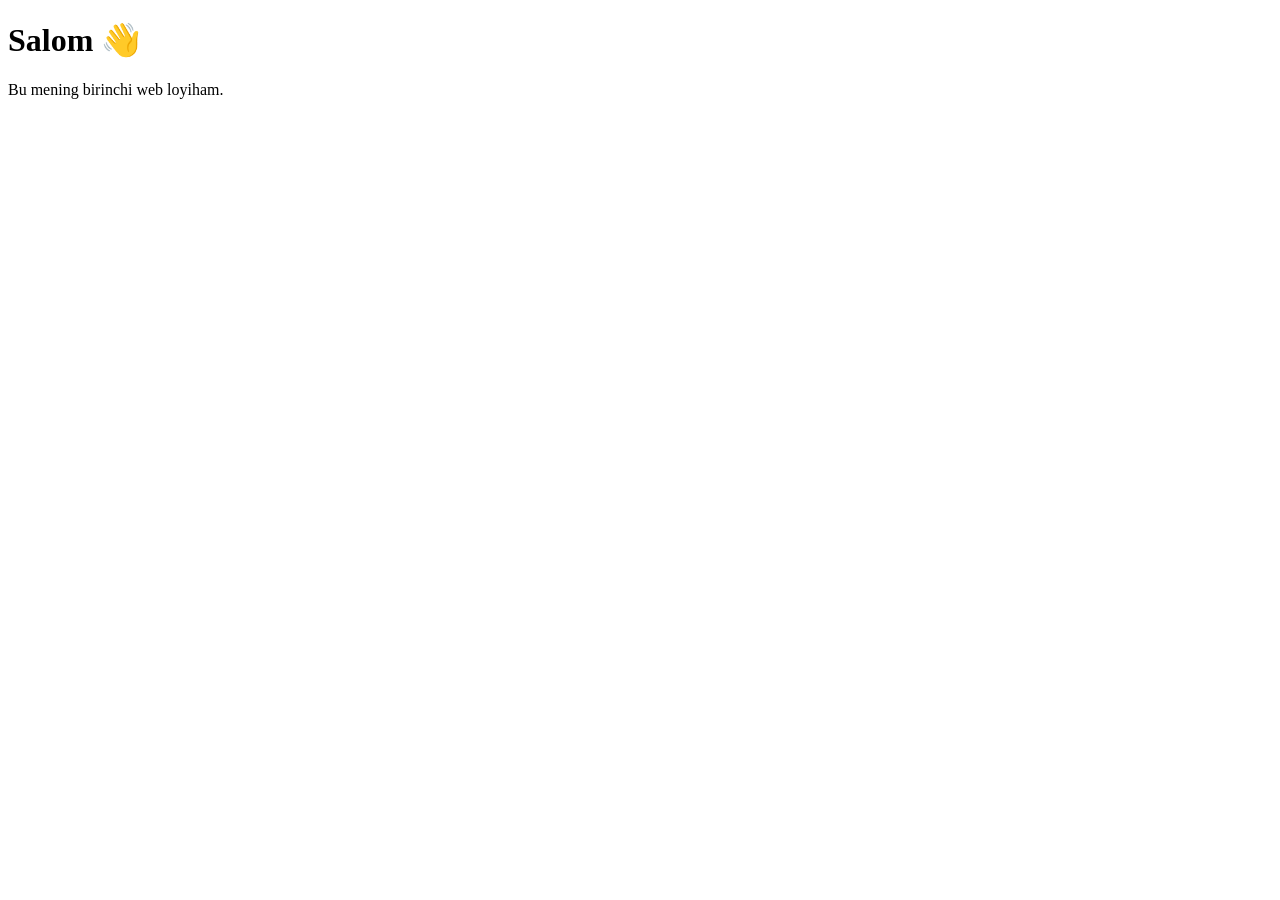
==== index.html @ 5e0ba781 "first commit" ====
<!DOCTYPE html>
<html lang="uz">
<head>
    <meta charset="UTF-8">
    <meta name="viewport" content="width=device-width, initial-scale=1.0">
    <title>Mening saytim</title>
    <link rel="stylesheet" herf="style.css">
</head>

<body>

    <h1>Salom 👋</h1>
    <p>Bu mening birinchi web loyiham.</p>
     <script src="script.js"></script>
</body>
</html>
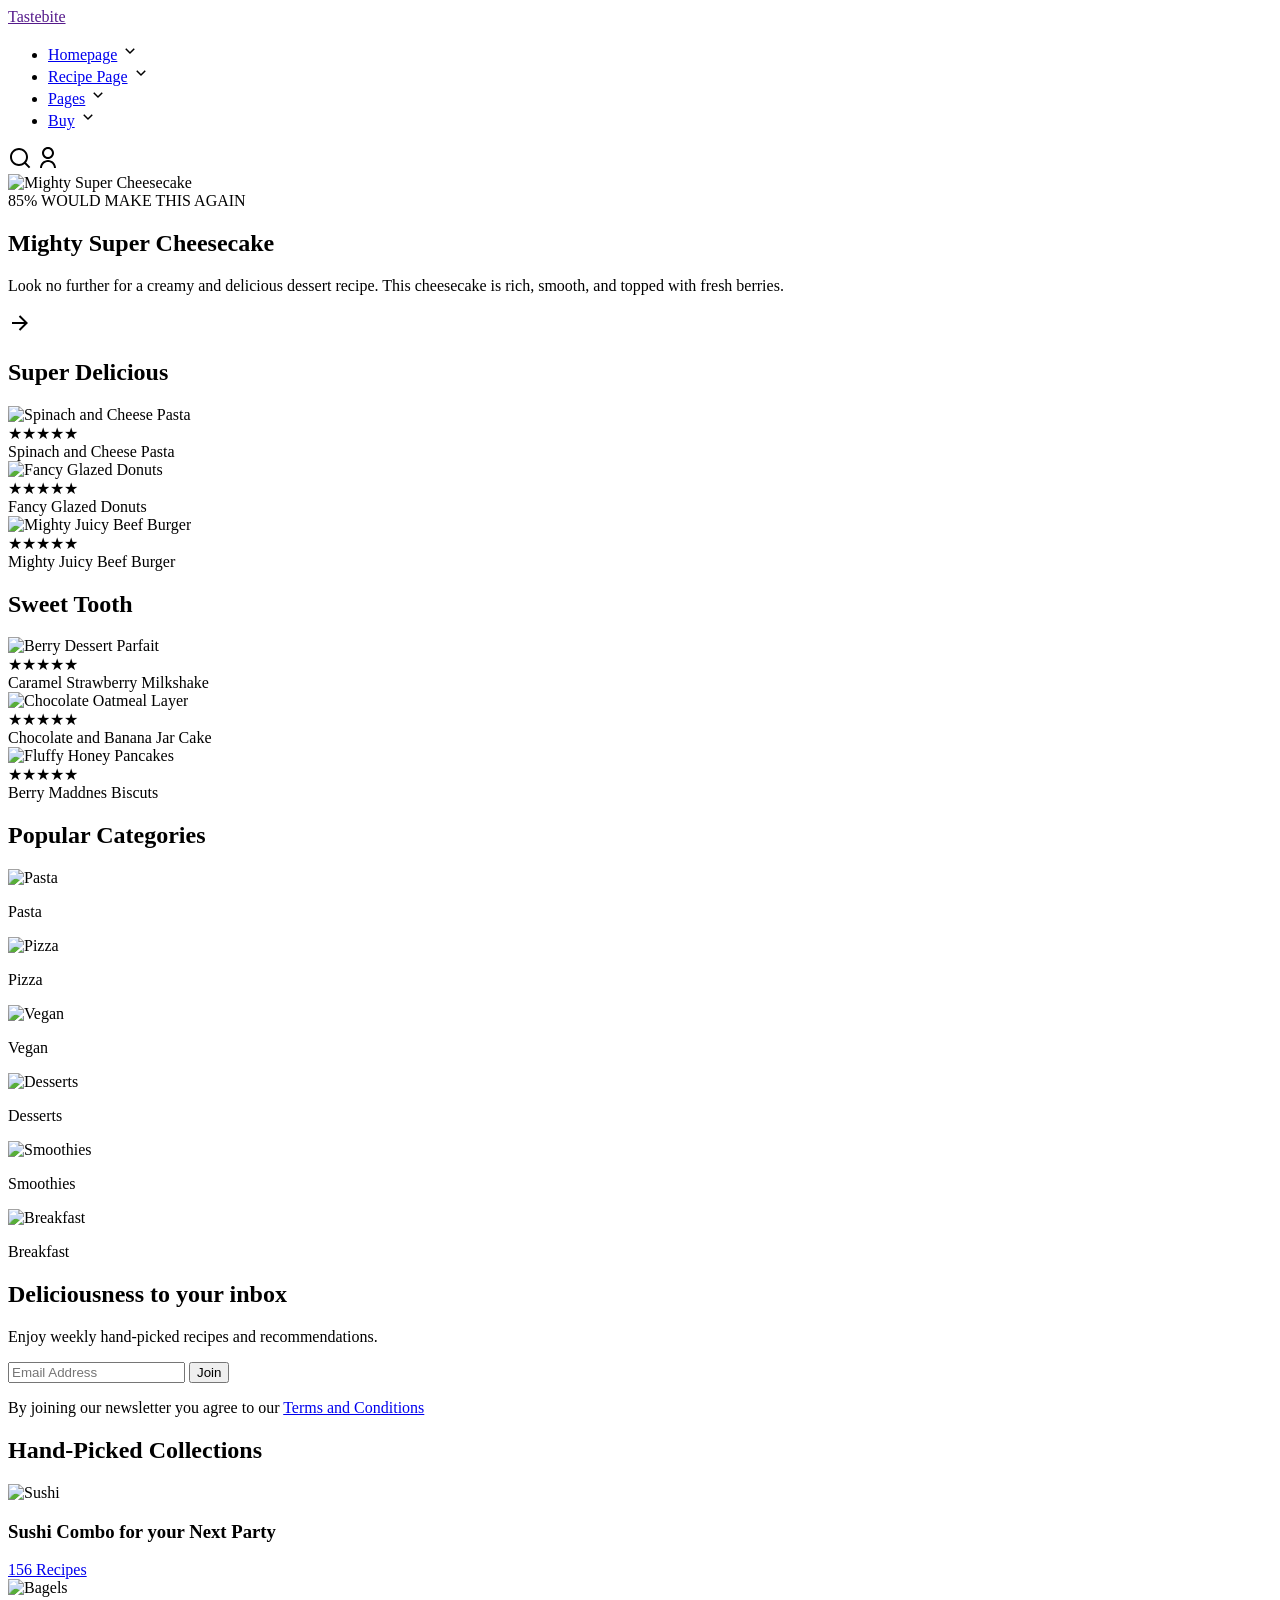
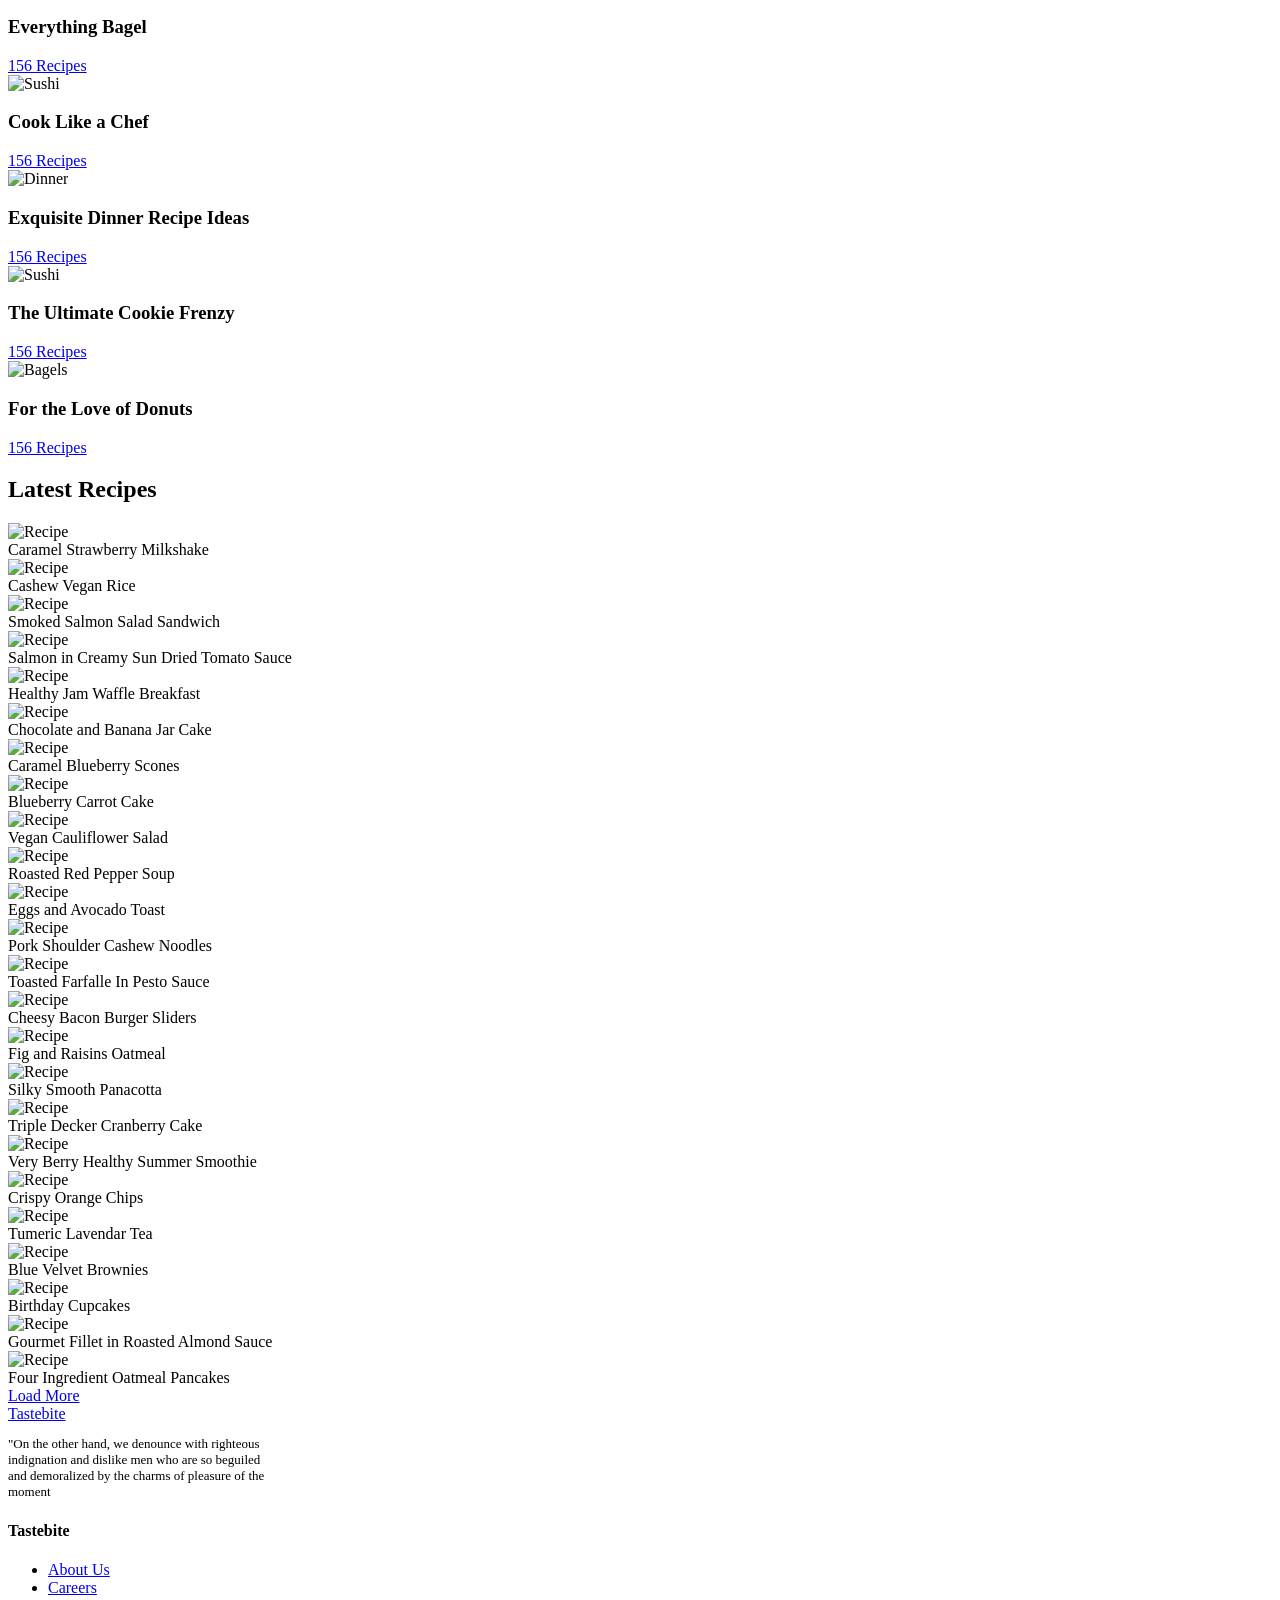
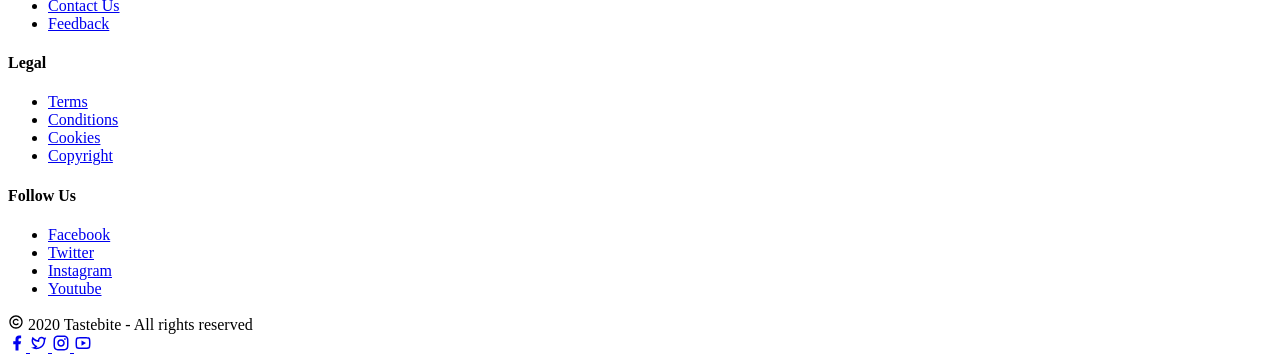
==== commit 76f757f9: "Behro'z" ====
--- a/index.html
+++ b/index.html
@@ -1,16 +1,362 @@
-<!DOCTYPE html>
-<html lang="uz">
-<head>
-    <meta charset="UTF-8">
-    <meta name="viewport" content="width=device-width, initial-scale=1.0">
-    <title>Mening saytim</title>
-    <link rel="stylesheet" herf="style.css">
-</head>
-
-<body>
-
-    <h1>Salom 👋</h1>
-    <p>Bu mening birinchi web loyiham.</p>
-     <script src="script.js"></script>
-</body>
+<!DOCTYPE html>
+<html lang="en">
+<head>
+  <meta charset="UTF-8">
+  <meta name="viewport" content="width=device-width, initial-scale=1.0">
+  <title>Tastebite - Food Recipes</title>
+  <link rel="stylesheet" href="css/style.css">
+</head>
+<body>
+
+  <div class="container">
+    <header>
+      <div class="logo"><a href="">Tastebite</a></div>
+      <nav>
+        <ul>
+          <li>
+            <a href="#">Homepage</a>
+            <svg xmlns="http://www.w3.org/2000/svg" viewBox="0 0 24 24" width="18" height="18" fill="currentColor"><path d="M11.9999 13.1714L16.9497 8.22168L18.3639 9.63589L11.9999 15.9999L5.63599 9.63589L7.0502 8.22168L11.9999 13.1714Z"></path></svg>
+          </li>
+          <li>
+            <a href="#">Recipe Page</a>
+            <svg xmlns="http://www.w3.org/2000/svg" viewBox="0 0 24 24" width="18" height="18" fill="currentColor"><path d="M11.9999 13.1714L16.9497 8.22168L18.3639 9.63589L11.9999 15.9999L5.63599 9.63589L7.0502 8.22168L11.9999 13.1714Z"></path></svg>
+          </li>
+          <li>
+            <a href="#">Pages</a>
+            <svg xmlns="http://www.w3.org/2000/svg" viewBox="0 0 24 24" width="18" height="18" fill="currentColor"><path d="M11.9999 13.1714L16.9497 8.22168L18.3639 9.63589L11.9999 15.9999L5.63599 9.63589L7.0502 8.22168L11.9999 13.1714Z"></path></svg>
+          </li>
+          <li>
+            <a href="#">Buy</a>
+            <svg xmlns="http://www.w3.org/2000/svg" viewBox="0 0 24 24" width="18" height="18" fill="currentColor"><path d="M11.9999 13.1714L16.9497 8.22168L18.3639 9.63589L11.9999 15.9999L5.63599 9.63589L7.0502 8.22168L11.9999 13.1714Z"></path></svg>
+          </li>
+        </ul>
+      </nav>
+      <div class="nav-icons">
+        <svg xmlns="http://www.w3.org/2000/svg" viewBox="0 0 24 24" width="24" height="24" fill="currentColor"><path d="M18.031 16.6168L22.3137 20.8995L20.8995 22.3137L16.6168 18.031C15.0769 19.263 13.124 20 11 20C6.032 20 2 15.968 2 11C2 6.032 6.032 2 11 2C15.968 2 20 6.032 20 11C20 13.124 19.263 15.0769 18.031 16.6168ZM16.0247 15.8748C17.2475 14.6146 18 12.8956 18 11C18 7.1325 14.8675 4 11 4C7.1325 4 4 7.1325 4 11C4 14.8675 7.1325 18 11 18C12.8956 18 14.6146 17.2475 15.8748 16.0247L16.0247 15.8748Z"></path></svg>
+        <svg xmlns="http://www.w3.org/2000/svg" viewBox="0 0 24 24" width="24" height="24" fill="currentColor"><path d="M4 22C4 17.5817 7.58172 14 12 14C16.4183 14 20 17.5817 20 22H18C18 18.6863 15.3137 16 12 16C8.68629 16 6 18.6863 6 22H4ZM12 13C8.685 13 6 10.315 6 7C6 3.685 8.685 1 12 1C15.315 1 18 3.685 18 7C18 10.315 15.315 13 12 13ZM12 11C14.21 11 16 9.21 16 7C16 4.79 14.21 3 12 3C9.79 3 8 4.79 8 7C8 9.21 9.79 11 12 11Z"></path></svg>
+      </div>
+    </header>
+
+    <!-- Hero Section -->
+    <section class="hero">
+      <div class="hero-img">
+        <img src="./assets/img/tort.png" alt="Mighty Super Cheesecake">
+      </div>
+      <div class="hero-content">
+        <span class="hero-tag">
+          85% WOULD MAKE THIS AGAIN
+        </span>
+        <h1 class="hero-title">Mighty Super Cheesecake</h1>
+        <p class="hero-desc">Look no further for a creamy and delicious dessert recipe. This cheesecake is rich, smooth, and topped with fresh berries.</p>
+      </div>
+      <div class="hero-svg">
+        <svg xmlns="http://www.w3.org/2000/svg" viewBox="0 0 24 24" width="24" height="24" fill="currentColor"><path d="M16.1716 10.9999L10.8076 5.63589L12.2218 4.22168L20 11.9999L12.2218 19.778L10.8076 18.3638L16.1716 12.9999H4V10.9999H16.1716Z"></path></svg>
+      </div>
+    </section>
+
+    <!-- Super Delicious -->
+    <section>
+      <h1 class="section-title">Super Delicious</h1>
+      <div class="grid-3">
+        <div class="card">
+          <img src="./assets/img/xpacetti.png" alt="Spinach and Cheese Pasta">
+          <div class="rating">★★★★★</div>
+          <div class="card-title">Spinach and Cheese Pasta</div>
+        </div>
+        <div class="card">
+          <img src="./assets/img/donuts.png" alt="Fancy Glazed Donuts">
+          <div class="rating">★★★★★</div>
+          <div class="card-title">Fancy Glazed Donuts</div>
+        </div>
+        <div class="card">
+          <img src="./assets/img/burger.png" alt="Mighty Juicy Beef Burger">
+          <div class="rating">★★★★★</div>
+          <div class="card-title">Mighty Juicy Beef Burger</div>
+        </div>
+      </div>
+    </section>
+
+    <!-- Sweet Tooth -->
+    <section>
+      <h1 class="section-title">Sweet Tooth</h1>
+      <div class="grid-3">
+        <div class="card">
+          <img src="./assets/img/parfait.png" alt="Berry Dessert Parfait">
+          <div class="rating">★★★★★</div>
+          <div class="card-title">Caramel Strawberry Milkshake</div>
+        </div>
+        <div class="card">
+          <img src="./assets/img/oatmela.png" alt="Chocolate Oatmeal Layer">
+          <div class="rating">★★★★★</div>
+          <div class="card-title">Chocolate and Banana Jar Cake</div>
+        </div>
+        <div class="card">
+          <img src="./assets/img/pancace.png" alt="Fluffy Honey Pancakes">
+          <div class="rating">★★★★★</div>
+          <div class="card-title">Berry Maddnes Biscuts</div>
+        </div>
+      </div>
+    </section>
+
+    <!-- Popular Categories -->
+    <section>
+      <h1 class="section-title">Popular Categories</h1>
+      <div class="categories">
+        <div class="category-item">
+          <img src="./assets/img/pasta.png" alt="Pasta">
+          <p>Pasta</p>
+        </div>
+        <div class="category-item">
+          <img src="./assets/img/pizza.png" alt="Pizza">
+          <p>Pizza</p>
+        </div>
+        <div class="category-item">
+          <img src="./assets/img/vegan.png" alt="Vegan">
+          <p>Vegan</p>
+        </div>
+        <div class="category-item">
+          <img src="./assets/img/deserts.png" alt="Desserts">
+          <p>Desserts</p>
+        </div>
+        <div class="category-item">
+          <img src="./assets/img/smoothies.png" alt="Smoothies">
+          <p>Smoothies</p>
+        </div>
+        <div class="category-item">
+          <img src="./assets/img/breakfast.png" alt="Breakfast">
+          <p>Breakfast</p>
+        </div>
+      </div>
+    </section>
+
+    <!-- Newsletter -->
+    <section class="newsletter">
+      <h2>Deliciousness to your inbox</h2>
+      <p class="newsletter-enjoy">Enjoy weekly hand-picked recipes and recommendations.</p>
+      <form class="newsletter-form" onsubmit="event.preventDefault();">
+        <input type="email" placeholder="Email Address">
+        <button type="submit">Join</button>
+      </form>
+      <p class="newsletter-p">By joining our newsletter you agree to our <a href="#">Terms and Conditions</a></p>
+    </section>
+
+    <!-- Hand-Picked Collections -->
+    <section>
+      <h2 class="section-title">Hand-Picked Collections</h2>
+      <div class="grid-2">
+        <div class="collection-card">
+          <img src="./assets/img/sushi-combos.png" alt="Sushi">
+          <div class="collection-overlay">
+            <h3>Sushi Combo for your Next Party</h3>
+            <a href="#">156 Recipes</a>
+          </div>
+        </div>
+        <div class="collection-card">
+          <img src="./assets/img/bagel.png" alt="Bagels">
+          <div class="collection-overlay">
+            <h3>Everything Bagel</h3>
+            <a href="#">156 Recipes</a>
+          </div>
+        </div>
+        <div class="collection-card">
+          <img src="./assets/img/shirinlik.png" alt="Sushi">
+          <div class="collection-overlay">
+            <h3>Cook Like a Chef</h3>
+            <a href="#">156 Recipes</a>
+          </div>
+        </div>
+        <div class="collection-card">
+          <img src="./assets/img/dinner.png" alt="Dinner">
+          <div class="collection-overlay">
+            <h3>Exquisite Dinner Recipe Ideas</h3>
+            <a href="#">156 Recipes</a>
+          </div>
+        </div>
+        <div class="collection-card">
+          <img src="./assets/img/frenzy.png" alt="Sushi">
+          <div class="collection-overlay">
+            <h3>The Ultimate Cookie Frenzy</h3>
+            <a href="#">156 Recipes</a>
+          </div>
+        </div>
+        <div class="collection-card">
+          <img src="./assets/img/donuting.png" alt="Bagels">
+          <div class="collection-overlay">
+            <h3>For the Love of Donuts</h3>
+            <a href="#">156 Recipes</a>
+          </div>
+        </div>
+      </div>
+    </section>
+
+    <!-- Latest Recipes -->
+    <section>
+      <h2 class="section-title">Latest Recipes</h2>
+      <div class="grid-4">
+        <div class="card">
+          <img src="./assets/grid-4/milkshake.png" alt="Recipe">
+          <div class="card-title">Caramel Strawberry Milkshake</div>
+        </div>
+        <div class="card">
+          <img src="./assets/grid-4/cashew.png" alt="Recipe">
+          <div class="card-title">Cashew Vegan Rice</div>
+        </div>
+        <div class="card">
+          <img src="./assets/grid-4/minisandwich.png" alt="Recipe">
+          <div class="card-title">Smoked Salmon Salad Sandwich</div>
+        </div>
+        <div class="card">
+          <img src="./assets/grid-4/tomato-souce.png" alt="Recipe">
+          <div class="card-title">Salmon in Creamy Sun Dried Tomato Sauce</div>
+        </div>
+        <div class="card">
+          <img src="./assets/grid-4/breakfast.png" alt="Recipe">
+          <div class="card-title">Healthy Jam Waffle Breakfast</div>
+        </div>
+        <div class="card">
+          <img src="./assets/grid-4/jar-cake.png" alt="Recipe">
+          <div class="card-title">Chocolate and Banana Jar Cake</div>
+        </div>
+        <div class="card">
+          <img src="./assets/grid-4/scones.png" alt="Recipe">
+          <div class="card-title">Caramel Blueberry Scones</div>
+        </div>
+        <div class="card">
+          <img src="./assets/grid-4/carrot-cake.png" alt="Recipe">
+          <div class="card-title">Blueberry Carrot Cake</div>
+        </div>
+        <div class="card">
+          <img src="./assets/grid-4/vegan-salad.png" alt="Recipe">
+          <div class="card-title">Vegan Cauliflower Salad</div>
+        </div>
+        <div class="card">
+          <img src="./assets/grid-4/peppor-soup.png" alt="Recipe">
+          <div class="card-title">Roasted Red Pepper Soup</div>
+        </div>
+        <div class="card">
+          <img src="./assets/grid-4/avocado-toast.png" alt="Recipe">
+          <div class="card-title">Eggs and Avocado Toast</div>
+        </div>
+        <div class="card">
+          <img src="./assets/grid-4/cashew-noodles.png" alt="Recipe">
+          <div class="card-title">Pork Shoulder Cashew Noodles</div>
+        </div>
+        <div class="card">
+          <img src="./assets/grid-4/pesto-sauce.png" alt="Recipe">
+          <div class="card-title">Toasted Farfalle In Pesto Sauce</div>
+        </div>
+        <div class="card">
+          <img src="./assets/grid-4/burger-sliders.png" alt="Recipe">
+          <div class="card-title">Cheesy Bacon Burger Sliders</div>
+        </div>
+        <div class="card">
+          <img src="./assets/grid-4/raisins-oatmela.png" alt="Recipe">
+          <div class="card-title">Fig and Raisins Oatmeal</div>
+        </div>
+        <div class="card">
+          <img src="./assets/grid-4/panacotta.png" alt="Recipe">
+          <div class="card-title">Silky Smooth Panacotta</div>
+        </div>
+        <div class="card">
+          <img src="./assets/grid-4/cranberry-cake.png" alt="Recipe">
+          <div class="card-title">Triple Decker Cranberry Cake</div>
+        </div>
+        <div class="card">
+          <img src="./assets/grid-4/smoothie.png" alt="Recipe">
+          <div class="card-title">Very Berry Healthy Summer Smoothie</div>
+        </div>
+        <div class="card">
+          <img src="./assets/grid-4/orange-chips.png" alt="Recipe">
+          <div class="card-title">Crispy Orange Chips</div>
+        </div>
+        <div class="card">
+          <img src="./assets/grid-4/lavendartea.png" alt="Recipe">
+          <div class="card-title">Tumeric Lavendar Tea</div>
+        </div>
+        <div class="card">
+          <img src="./assets/grid-4/brownies.png" alt="Recipe">
+          <div class="card-title">Blue Velvet Brownies</div>
+        </div>
+        <div class="card">
+          <img src="./assets/grid-4/cupcakes.png" alt="Recipe">
+          <div class="card-title">Birthday Cupcakes</div>
+        </div>
+        <div class="card">
+          <img src="./assets/grid-4/almondsauce.png" alt="Recipe">
+          <div class="card-title">Gourmet Fillet in Roasted Almond Sauce</div>
+        </div>
+        <div class="card">
+          <img src="./assets/grid-4/oatmeal.png" alt="Recipe">
+          <div class="card-title">Four Ingredient Oatmeal Pancakes</div>
+        </div>
+      </div>
+      <div class="grid-4-texts">
+        <a href="#">Load More</a>
+      </div>
+    </section>
+  </div>
+
+  <!-- Footer -->
+  <footer>
+    <div class="container footer-content">
+      <div class="footer-texts">
+        <div class="footer-col">
+          <div class="logo" style="margin-bottom: 10px;"><a href="#">Tastebite</a></div>
+          <p style="font-size: 13px; color: var(--text-muted); max-width: 270px;">
+            "On the other hand, we denounce with righteous indignation and dislike men who are so beguiled and demoralized by the charms of pleasure of the moment
+          </p>
+        </div>
+        <div class="footer-col">
+          <h4>Tastebite</h4>
+          <ul>
+            <li><a href="#">About Us</a></li>
+            <li><a href="#">Careers</a></li>
+            <li><a href="#">Contact Us</a></li>
+            <li><a href="#">Feedback</a></li>
+          </ul>
+        </div>
+        <div class="footer-col">
+          <h4>Legal</h4>
+          <ul>
+            <li><a href="#">Terms</a></li>
+            <li><a href="#">Conditions</a></li>
+            <li><a href="#">Cookies</a></li>
+            <li><a href="#">Copyright</a></li>
+          </ul>
+        </div>
+        <div class="footer-col">
+          <h4>Follow Us</h4>
+          <ul>
+            <li><a href="#">Facebook</a></li>
+            <li><a href="#">Twitter</a></li>
+            <li><a href="#">Instagram</a></li>
+            <li><a href="#">Youtube</a></li>
+          </ul>
+        </div>
+      </div>
+      <div class="footer-bottom footer-content">
+        <div class="footer-tastebite">
+          <svg xmlns="http://www.w3.org/2000/svg" viewBox="0 0 24 24" width="16" height="16" fill="currentColor"><path d="M16.2877 9.42773C15.413 7.97351 13.8195 7 12 7 9.23999 7 7 9.23999 7 12 7 14.76 9.23999 17 12 17 13.8195 17 15.413 16.0265 16.2877 14.5723L14.5729 13.5442C14.0483 14.4166 13.0927 15 12 15 10.3425 15 9 13.6575 9 12 9 10.3425 10.3425 9 12 9 13.093 9 14.0491 9.58386 14.5735 10.4568L16.2877 9.42773ZM22 12C22 6.47998 17.52 2 12 2 6.47998 2 2 6.47998 2 12 2 17.52 6.47998 22 12 22 17.52 22 22 17.52 22 12ZM4 12C4 7.57996 7.57996 4 12 4 16.42 4 20 7.57996 20 12 20 16.42 16.42 20 12 20 7.57996 20 4 16.42 4 12Z"></path></svg>
+          2020 Tastebite - All rights reserved
+        </div>
+        <div class="footer-links">
+          <a href="#">
+            <svg xmlns="http://www.w3.org/2000/svg" viewBox="0 0 24 24" width="18" height="18" fill="currentColor"><path d="M14 13.5H16.5L17.5 9.5H14V7.5C14 6.47062 14 5.5 16 5.5H17.5V2.1401C17.1743 2.09685 15.943 2 14.6429 2C11.9284 2 10 3.65686 10 6.69971V9.5H7V13.5H10V22H14V13.5Z"></path></svg>
+          </a>
+          <a href="#">
+            <svg xmlns="http://www.w3.org/2000/svg" viewBox="0 0 24 24" width="18" height="18" fill="currentColor"><path d="M15.3499 5.55005C13.7681 5.55005 12.4786 6.81809 12.4504 8.39658L12.4223 9.97162C12.4164 10.3029 12.143 10.5667 11.8117 10.5608C11.7881 10.5604 11.7646 10.5586 11.7413 10.5554L10.1805 10.3426C8.12699 10.0625 6.15883 9.11736 4.27072 7.54411C3.67275 10.8538 4.84 13.1472 7.65342 14.916L9.40041 16.0142C9.68095 16.1906 9.7654 16.561 9.58903 16.8415C9.54861 16.9058 9.49636 16.9619 9.43504 17.0067L7.84338 18.1696C8.78973 18.229 9.68938 18.1875 10.435 18.0387C15.1526 17.0973 18.2897 13.547 18.2897 7.69109C18.2897 7.213 17.2774 5.55005 15.3499 5.55005ZM10.4507 8.3609C10.4983 5.69584 12.6735 3.55005 15.3499 3.55005C16.7132 3.55005 17.9465 4.10683 18.8348 5.0054C19.5462 5.00005 20.1514 5.17991 21.5035 4.35967C21.1693 6.00005 21.0034 6.71201 20.2897 7.69109C20.2897 15.3326 15.5926 19.0489 10.8264 20C7.5587 20.6522 2.80646 19.5815 1.44531 18.1587C2.13874 18.1054 4.95928 17.802 6.58895 16.6092C5.20994 15.6987 -0.278631 12.4681 3.32772 3.78642C5.02119 5.76307 6.73797 7.10855 8.47807 7.82286C9.63548 8.29798 9.91978 8.2885 10.4507 8.3609Z"></path></svg>
+          </a>
+          <a href="#">
+            <svg xmlns="http://www.w3.org/2000/svg" viewBox="0 0 24 24" width="18" height="18" fill="currentColor"><path d="M12.001 9C10.3436 9 9.00098 10.3431 9.00098 12C9.00098 13.6573 10.3441 15 12.001 15C13.6583 15 15.001 13.6569 15.001 12C15.001 10.3427 13.6579 9 12.001 9ZM12.001 7C14.7614 7 17.001 9.2371 17.001 12C17.001 14.7605 14.7639 17 12.001 17C9.24051 17 7.00098 14.7629 7.00098 12C7.00098 9.23953 9.23808 7 12.001 7ZM18.501 6.74915C18.501 7.43926 17.9402 7.99917 17.251 7.99917C16.5609 7.99917 16.001 7.4384 16.001 6.74915C16.001 6.0599 16.5617 5.5 17.251 5.5C17.9393 5.49913 18.501 6.0599 18.501 6.74915ZM12.001 4C9.5265 4 9.12318 4.00655 7.97227 4.0578C7.18815 4.09461 6.66253 4.20007 6.17416 4.38967C5.74016 4.55799 5.42709 4.75898 5.09352 5.09255C4.75867 5.4274 4.55804 5.73963 4.3904 6.17383C4.20036 6.66332 4.09493 7.18811 4.05878 7.97115C4.00703 9.0752 4.00098 9.46105 4.00098 12C4.00098 14.4745 4.00753 14.8778 4.05877 16.0286C4.0956 16.8124 4.2012 17.3388 4.39034 17.826C4.5591 18.2606 4.7605 18.5744 5.09246 18.9064C5.42863 19.2421 5.74179 19.4434 6.17187 19.6094C6.66619 19.8005 7.19148 19.9061 7.97212 19.9422C9.07618 19.9939 9.46203 20 12.001 20C14.4755 20 14.8788 19.9934 16.0296 19.9422C16.8117 19.9055 17.3385 19.7996 17.827 19.6106C18.2604 19.4423 18.5752 19.2402 18.9074 18.9085C19.2436 18.5718 19.4445 18.2594 19.6107 17.8283C19.8013 17.3358 19.9071 16.8098 19.9432 16.0289C19.9949 14.9248 20.001 14.5389 20.001 12C20.001 9.52552 19.9944 9.12221 19.9432 7.97137C19.9064 7.18906 19.8005 6.66149 19.6113 6.17318C19.4434 5.74038 19.2417 5.42635 18.9084 5.09255C18.573 4.75715 18.2616 4.55693 17.8271 4.38942C17.338 4.19954 16.8124 4.09396 16.0298 4.05781C14.9258 4.00605 14.5399 4 12.001 4ZM12.001 2C14.7176 2 15.0568 2.01 16.1235 2.06C17.1876 2.10917 17.9135 2.2775 18.551 2.525C19.2101 2.77917 19.7668 3.1225 20.3226 3.67833C20.8776 4.23417 21.221 4.7925 21.476 5.45C21.7226 6.08667 21.891 6.81333 21.941 7.8775C21.9885 8.94417 22.001 9.28333 22.001 12C22.001 14.7167 21.991 15.0558 21.941 16.1225C21.8918 17.1867 21.7226 17.9125 21.476 18.55C21.2218 19.2092 20.8776 19.7658 20.3226 20.3217C19.7668 20.8767 19.2076 21.22 18.551 21.475C17.9135 21.7217 17.1876 21.89 16.1235 21.94C15.0568 21.9875 14.7176 22 12.001 22C9.28431 22 8.94514 21.99 7.87848 21.94C6.81431 21.8908 6.08931 21.7217 5.45098 21.475C4.79264 21.2208 4.23514 20.8767 3.67931 20.3217C3.12348 19.7658 2.78098 19.2067 2.52598 18.55C2.27848 17.9125 2.11098 17.1867 2.06098 16.1225C2.01348 15.0558 2.00098 14.7167 2.00098 12C2.00098 9.28333 2.01098 8.94417 2.06098 7.8775C2.11014 6.8125 2.27848 6.0875 2.52598 5.45C2.78014 4.79167 3.12348 4.23417 3.67931 3.67833C4.23514 3.1225 4.79348 2.78 5.45098 2.525C6.08848 2.2775 6.81348 2.11 7.87848 2.06C8.94514 2.0125 9.28431 2 12.001 2Z"></path></svg>
+          </a>
+          <a href="#">
+            <svg xmlns="http://www.w3.org/2000/svg" viewBox="0 0 24 24" width="18" height="18" fill="currentColor"><path d="M19.6069 6.99482C19.5307 6.69695 19.3152 6.47221 19.0684 6.40288C18.6299 6.28062 16.501 6 12.001 6C7.50098 6 5.37252 6.28073 4.93225 6.40323C4.68776 6.47123 4.4723 6.69593 4.3951 6.99482C4.2863 7.41923 4.00098 9.19595 4.00098 12C4.00098 14.804 4.2863 16.5808 4.3954 17.0064C4.47126 17.3031 4.68676 17.5278 4.93251 17.5968C5.37252 17.7193 7.50098 18 12.001 18C16.501 18 18.6299 17.7194 19.0697 17.5968C19.3142 17.5288 19.5297 17.3041 19.6069 17.0052C19.7157 16.5808 20.001 14.8 20.001 12C20.001 9.2 19.7157 7.41923 19.6069 6.99482ZM21.5442 6.49818C22.001 8.28 22.001 12 22.001 12C22.001 12 22.001 15.72 21.5442 17.5018C21.2897 18.4873 20.547 19.2618 19.6056 19.5236C17.8971 20 12.001 20 12.001 20C12.001 20 6.10837 20 4.39637 19.5236C3.45146 19.2582 2.70879 18.4836 2.45774 17.5018C2.00098 15.72 2.00098 12 2.00098 12C2.00098 12 2.00098 8.28 2.45774 6.49818C2.71227 5.51273 3.45495 4.73818 4.39637 4.47636C6.10837 4 12.001 4 12.001 4C12.001 4 17.8971 4 19.6056 4.47636C20.5505 4.74182 21.2932 5.51636 21.5442 6.49818ZM10.001 15.5V8.5L16.001 12L10.001 15.5Z"></path></svg>
+          </a>
+        </div>
+      </div>
+    </div>
+
+  </footer>
+
+</body>
 </html>
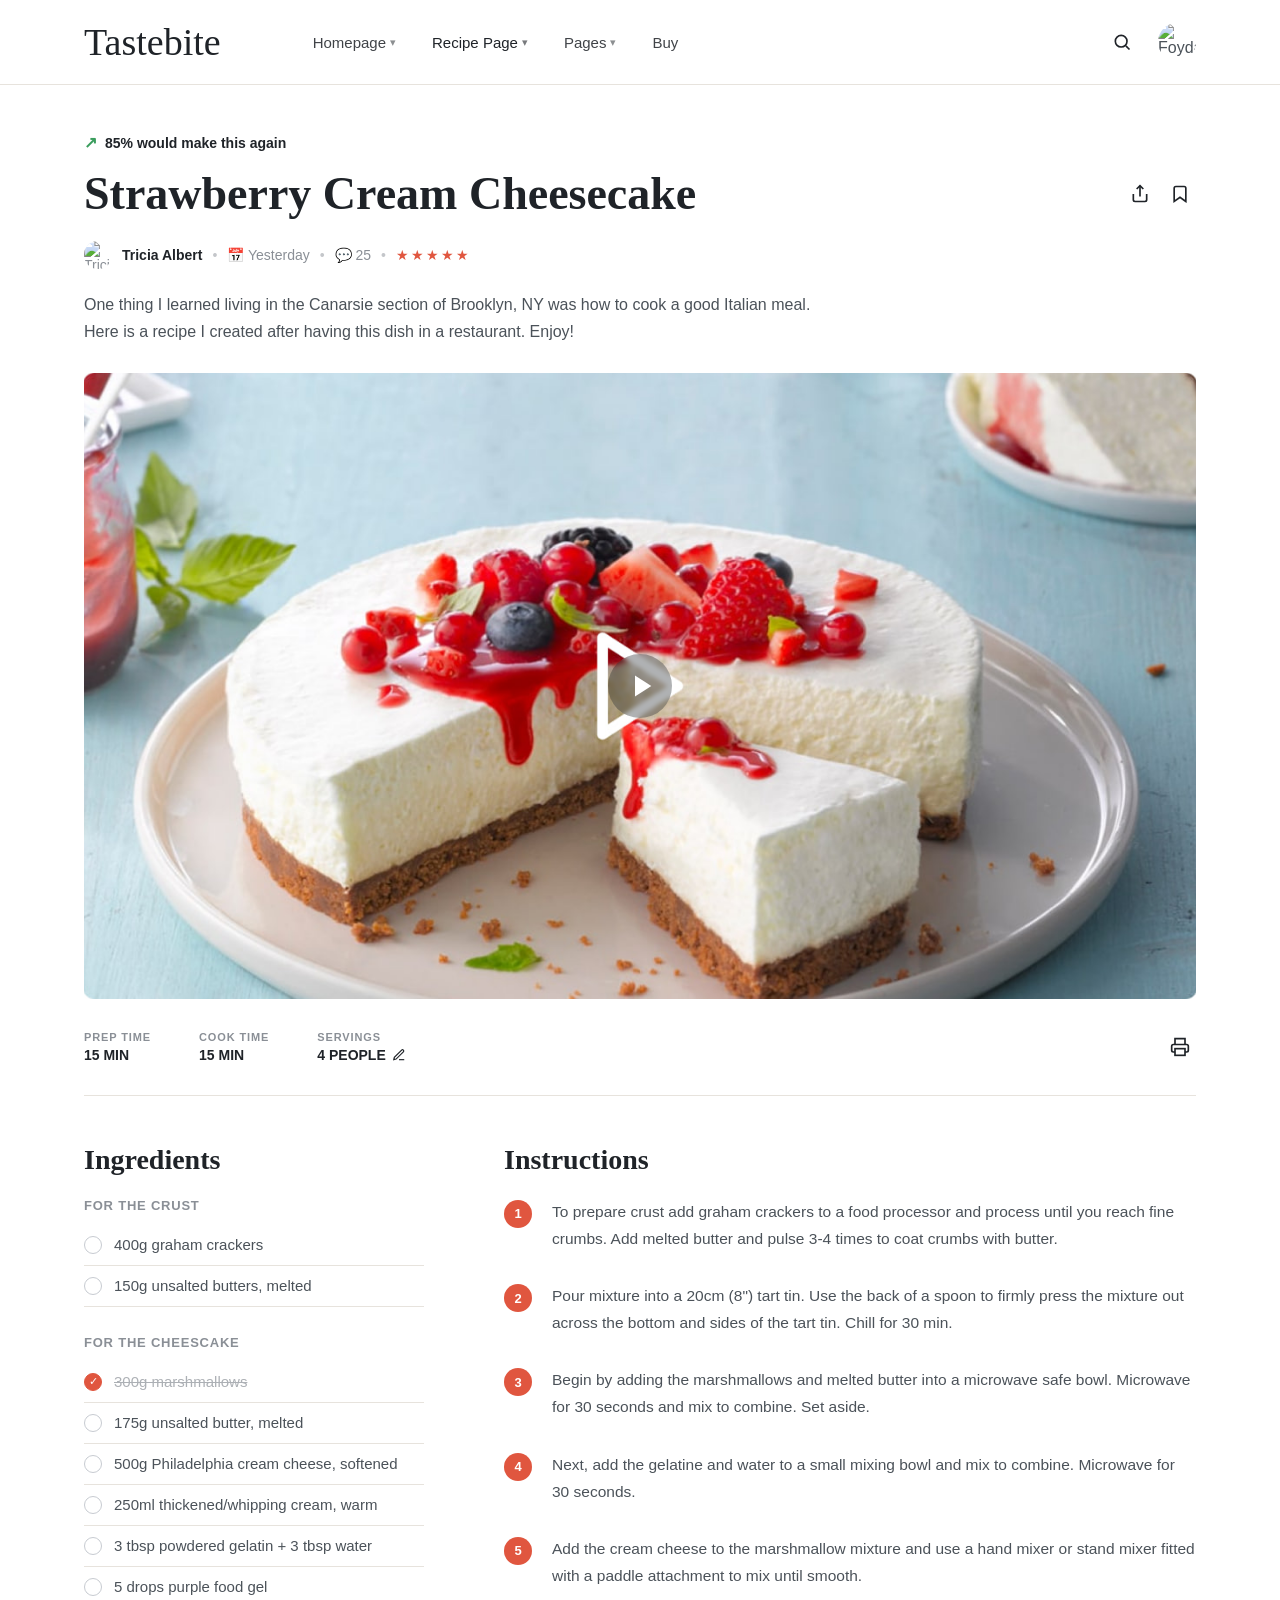
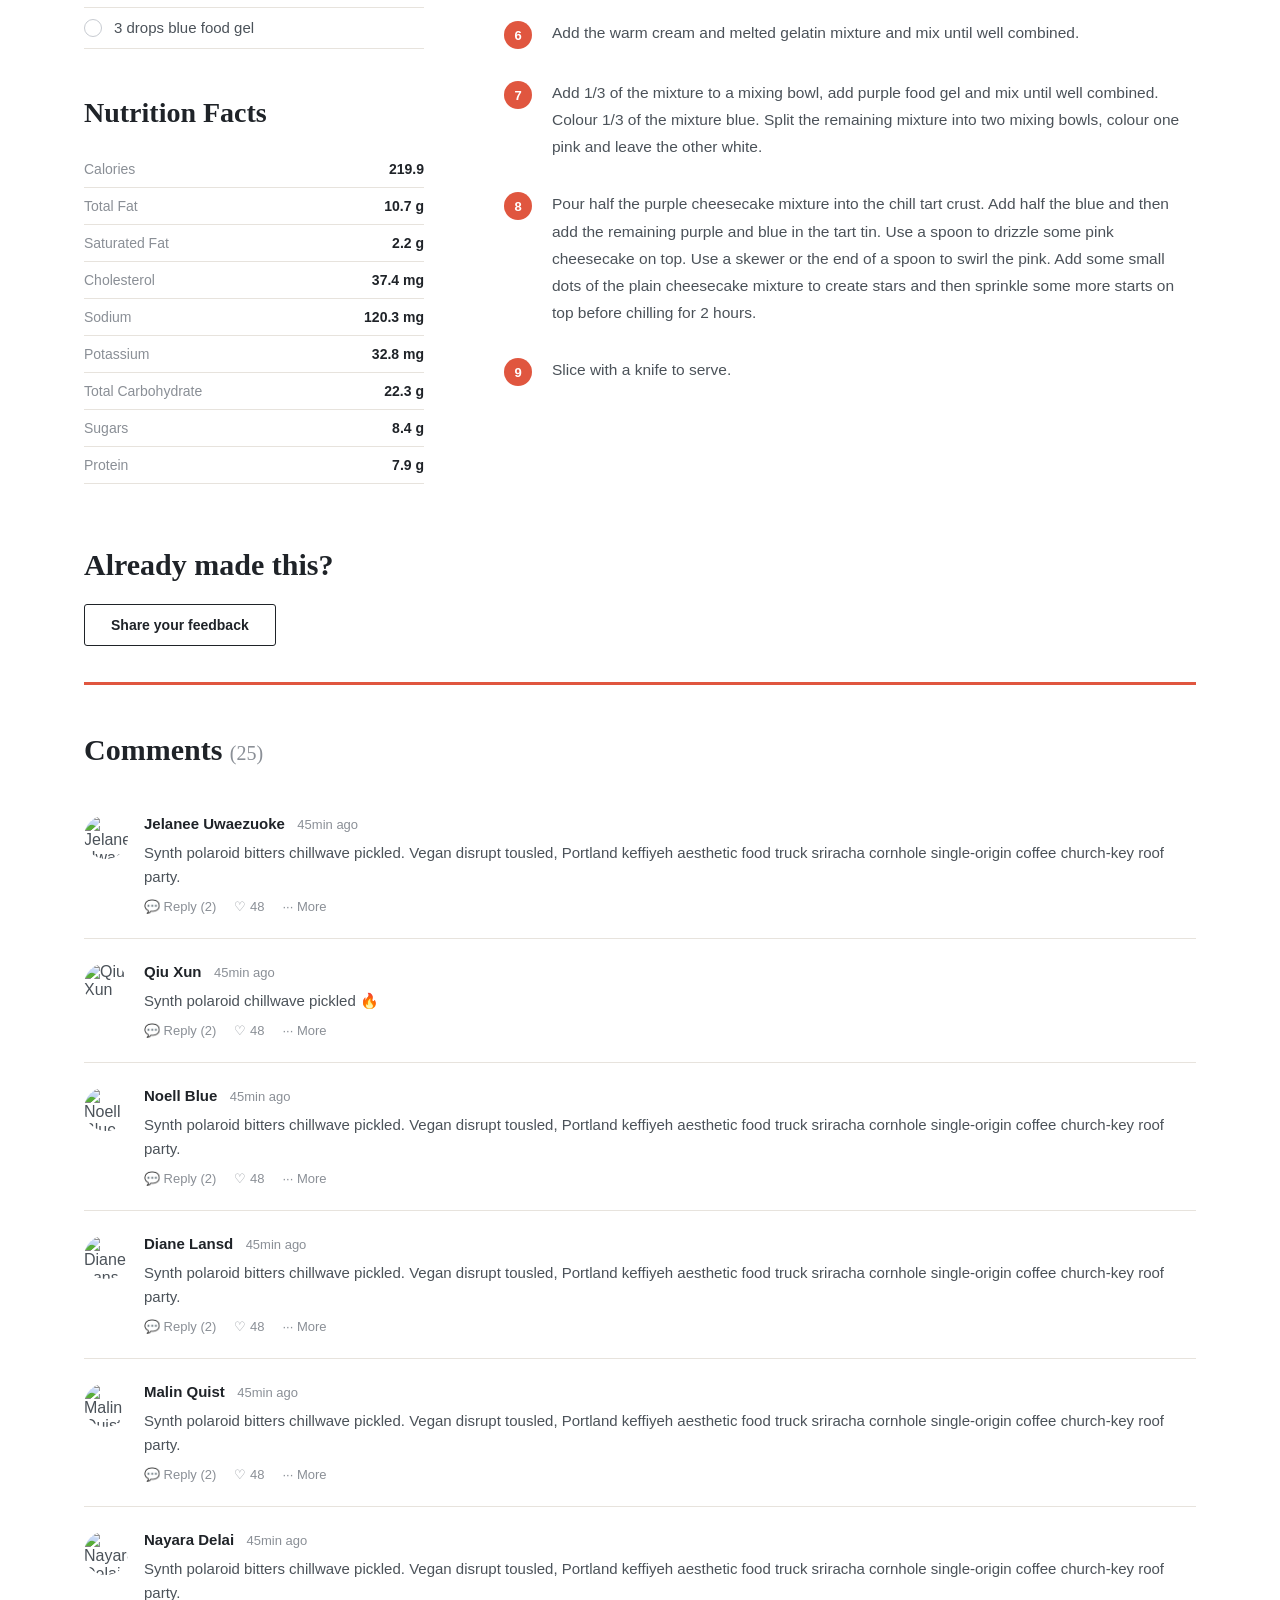
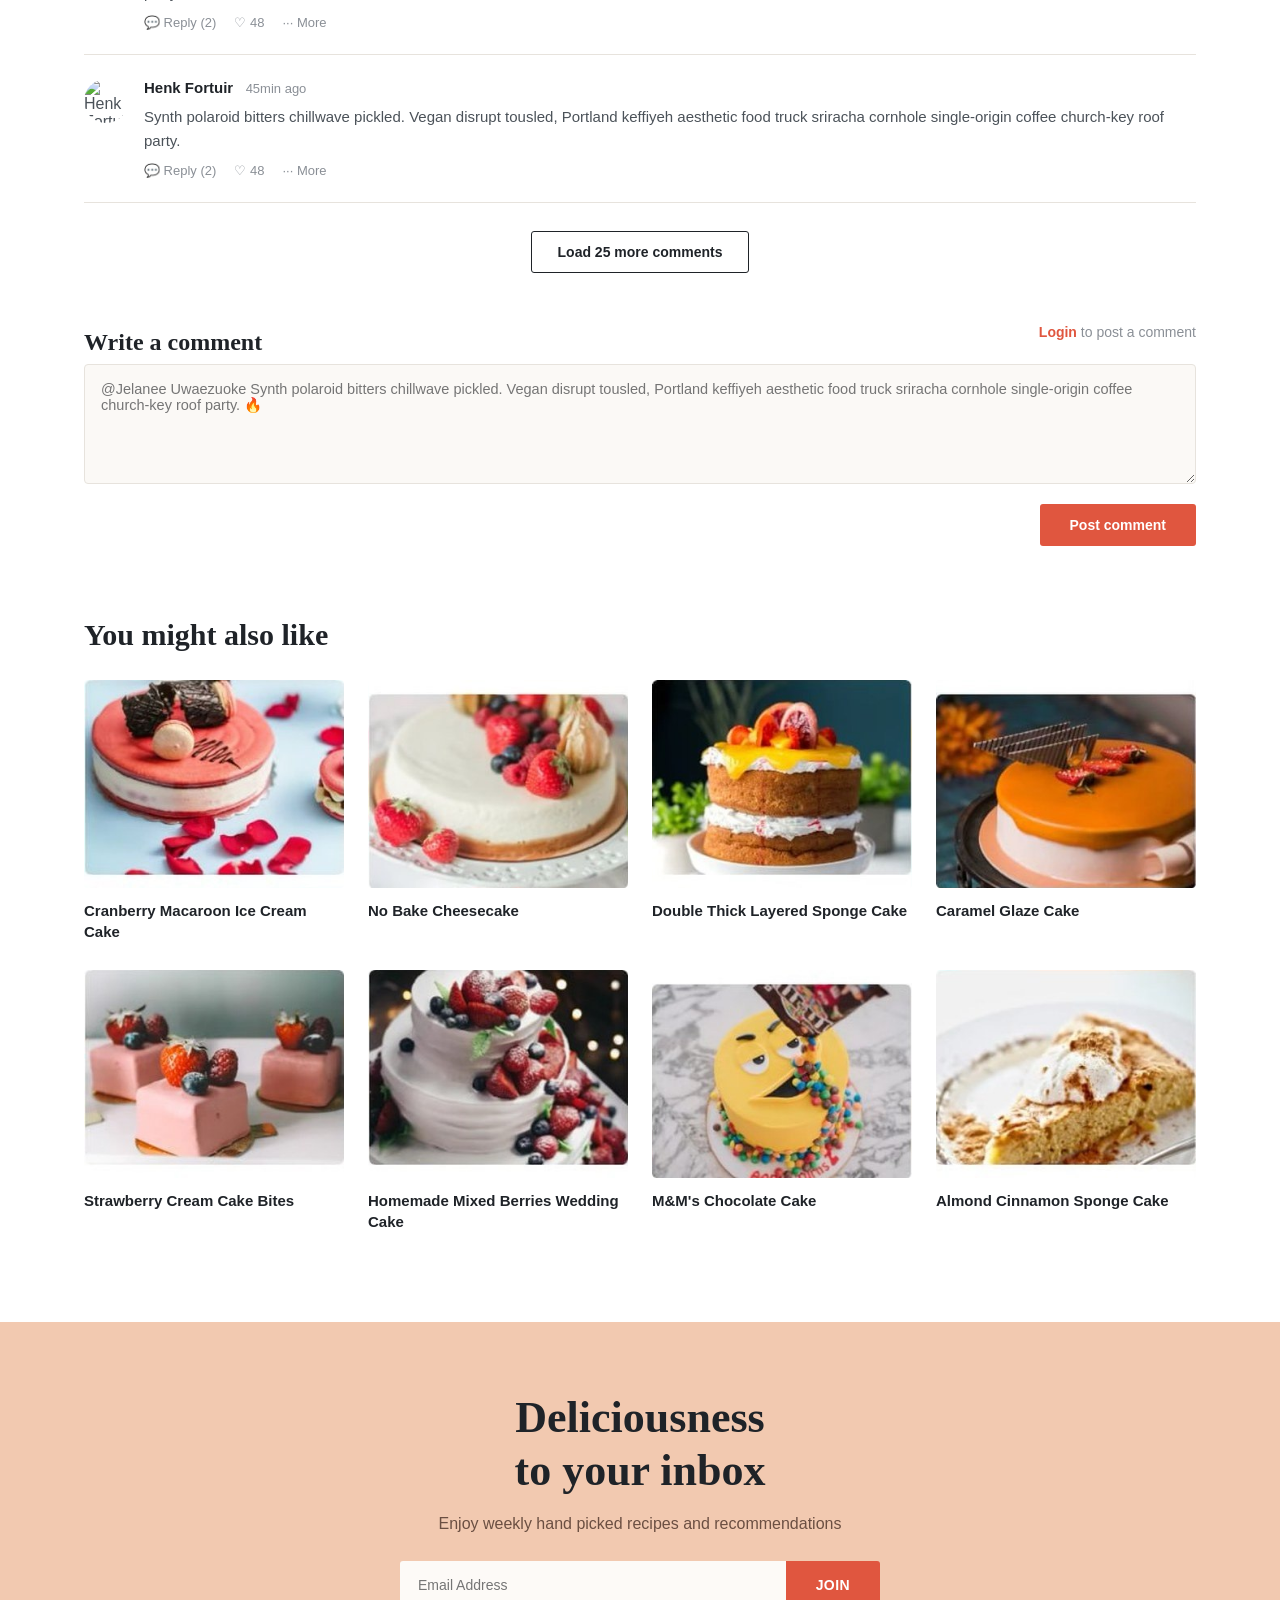
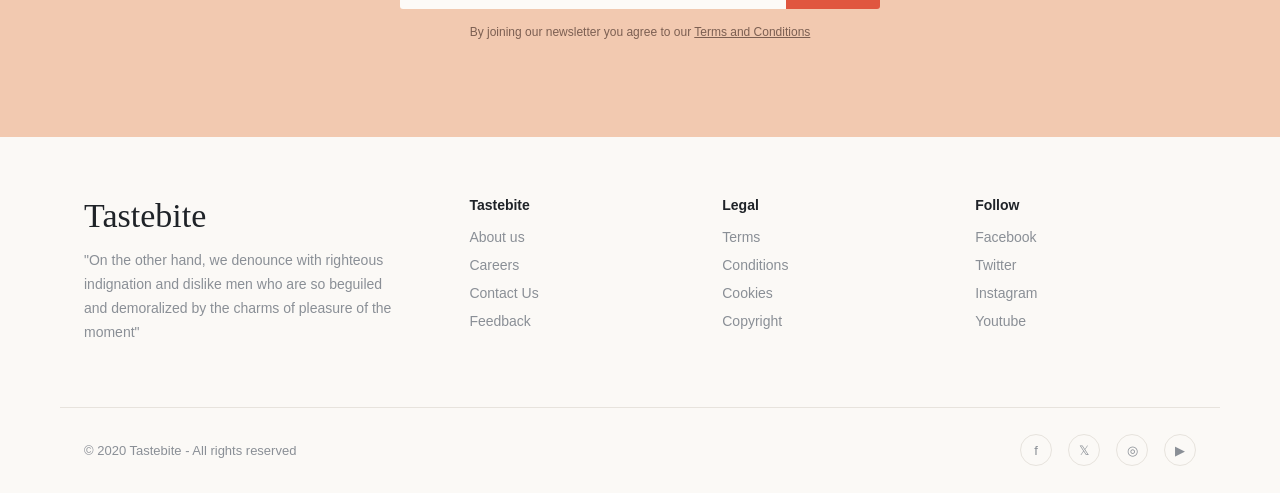
==== commit 3322f5f8: "update website" ====
--- a/index.html
+++ b/index.html
@@ -1,362 +1,222 @@
-<!DOCTYPE html>
-<html lang="en">
-<head>
-  <meta charset="UTF-8">
-  <meta name="viewport" content="width=device-width, initial-scale=1.0">
-  <title>Tastebite - Food Recipes</title>
-  <link rel="stylesheet" href="css/style.css">
-</head>
-<body>
-
-  <div class="container">
-    <header>
-      <div class="logo"><a href="">Tastebite</a></div>
-      <nav>
-        <ul>
-          <li>
-            <a href="#">Homepage</a>
-            <svg xmlns="http://www.w3.org/2000/svg" viewBox="0 0 24 24" width="18" height="18" fill="currentColor"><path d="M11.9999 13.1714L16.9497 8.22168L18.3639 9.63589L11.9999 15.9999L5.63599 9.63589L7.0502 8.22168L11.9999 13.1714Z"></path></svg>
-          </li>
-          <li>
-            <a href="#">Recipe Page</a>
-            <svg xmlns="http://www.w3.org/2000/svg" viewBox="0 0 24 24" width="18" height="18" fill="currentColor"><path d="M11.9999 13.1714L16.9497 8.22168L18.3639 9.63589L11.9999 15.9999L5.63599 9.63589L7.0502 8.22168L11.9999 13.1714Z"></path></svg>
-          </li>
-          <li>
-            <a href="#">Pages</a>
-            <svg xmlns="http://www.w3.org/2000/svg" viewBox="0 0 24 24" width="18" height="18" fill="currentColor"><path d="M11.9999 13.1714L16.9497 8.22168L18.3639 9.63589L11.9999 15.9999L5.63599 9.63589L7.0502 8.22168L11.9999 13.1714Z"></path></svg>
-          </li>
-          <li>
-            <a href="#">Buy</a>
-            <svg xmlns="http://www.w3.org/2000/svg" viewBox="0 0 24 24" width="18" height="18" fill="currentColor"><path d="M11.9999 13.1714L16.9497 8.22168L18.3639 9.63589L11.9999 15.9999L5.63599 9.63589L7.0502 8.22168L11.9999 13.1714Z"></path></svg>
-          </li>
-        </ul>
-      </nav>
-      <div class="nav-icons">
-        <svg xmlns="http://www.w3.org/2000/svg" viewBox="0 0 24 24" width="24" height="24" fill="currentColor"><path d="M18.031 16.6168L22.3137 20.8995L20.8995 22.3137L16.6168 18.031C15.0769 19.263 13.124 20 11 20C6.032 20 2 15.968 2 11C2 6.032 6.032 2 11 2C15.968 2 20 6.032 20 11C20 13.124 19.263 15.0769 18.031 16.6168ZM16.0247 15.8748C17.2475 14.6146 18 12.8956 18 11C18 7.1325 14.8675 4 11 4C7.1325 4 4 7.1325 4 11C4 14.8675 7.1325 18 11 18C12.8956 18 14.6146 17.2475 15.8748 16.0247L16.0247 15.8748Z"></path></svg>
-        <svg xmlns="http://www.w3.org/2000/svg" viewBox="0 0 24 24" width="24" height="24" fill="currentColor"><path d="M4 22C4 17.5817 7.58172 14 12 14C16.4183 14 20 17.5817 20 22H18C18 18.6863 15.3137 16 12 16C8.68629 16 6 18.6863 6 22H4ZM12 13C8.685 13 6 10.315 6 7C6 3.685 8.685 1 12 1C15.315 1 18 3.685 18 7C18 10.315 15.315 13 12 13ZM12 11C14.21 11 16 9.21 16 7C16 4.79 14.21 3 12 3C9.79 3 8 4.79 8 7C8 9.21 9.79 11 12 11Z"></path></svg>
-      </div>
-    </header>
-
-    <!-- Hero Section -->
-    <section class="hero">
-      <div class="hero-img">
-        <img src="./assets/img/tort.png" alt="Mighty Super Cheesecake">
-      </div>
-      <div class="hero-content">
-        <span class="hero-tag">
-          85% WOULD MAKE THIS AGAIN
-        </span>
-        <h1 class="hero-title">Mighty Super Cheesecake</h1>
-        <p class="hero-desc">Look no further for a creamy and delicious dessert recipe. This cheesecake is rich, smooth, and topped with fresh berries.</p>
-      </div>
-      <div class="hero-svg">
-        <svg xmlns="http://www.w3.org/2000/svg" viewBox="0 0 24 24" width="24" height="24" fill="currentColor"><path d="M16.1716 10.9999L10.8076 5.63589L12.2218 4.22168L20 11.9999L12.2218 19.778L10.8076 18.3638L16.1716 12.9999H4V10.9999H16.1716Z"></path></svg>
-      </div>
-    </section>
-
-    <!-- Super Delicious -->
-    <section>
-      <h1 class="section-title">Super Delicious</h1>
-      <div class="grid-3">
-        <div class="card">
-          <img src="./assets/img/xpacetti.png" alt="Spinach and Cheese Pasta">
-          <div class="rating">★★★★★</div>
-          <div class="card-title">Spinach and Cheese Pasta</div>
-        </div>
-        <div class="card">
-          <img src="./assets/img/donuts.png" alt="Fancy Glazed Donuts">
-          <div class="rating">★★★★★</div>
-          <div class="card-title">Fancy Glazed Donuts</div>
-        </div>
-        <div class="card">
-          <img src="./assets/img/burger.png" alt="Mighty Juicy Beef Burger">
-          <div class="rating">★★★★★</div>
-          <div class="card-title">Mighty Juicy Beef Burger</div>
-        </div>
-      </div>
-    </section>
-
-    <!-- Sweet Tooth -->
-    <section>
-      <h1 class="section-title">Sweet Tooth</h1>
-      <div class="grid-3">
-        <div class="card">
-          <img src="./assets/img/parfait.png" alt="Berry Dessert Parfait">
-          <div class="rating">★★★★★</div>
-          <div class="card-title">Caramel Strawberry Milkshake</div>
-        </div>
-        <div class="card">
-          <img src="./assets/img/oatmela.png" alt="Chocolate Oatmeal Layer">
-          <div class="rating">★★★★★</div>
-          <div class="card-title">Chocolate and Banana Jar Cake</div>
-        </div>
-        <div class="card">
-          <img src="./assets/img/pancace.png" alt="Fluffy Honey Pancakes">
-          <div class="rating">★★★★★</div>
-          <div class="card-title">Berry Maddnes Biscuts</div>
-        </div>
-      </div>
-    </section>
-
-    <!-- Popular Categories -->
-    <section>
-      <h1 class="section-title">Popular Categories</h1>
-      <div class="categories">
-        <div class="category-item">
-          <img src="./assets/img/pasta.png" alt="Pasta">
-          <p>Pasta</p>
-        </div>
-        <div class="category-item">
-          <img src="./assets/img/pizza.png" alt="Pizza">
-          <p>Pizza</p>
-        </div>
-        <div class="category-item">
-          <img src="./assets/img/vegan.png" alt="Vegan">
-          <p>Vegan</p>
-        </div>
-        <div class="category-item">
-          <img src="./assets/img/deserts.png" alt="Desserts">
-          <p>Desserts</p>
-        </div>
-        <div class="category-item">
-          <img src="./assets/img/smoothies.png" alt="Smoothies">
-          <p>Smoothies</p>
-        </div>
-        <div class="category-item">
-          <img src="./assets/img/breakfast.png" alt="Breakfast">
-          <p>Breakfast</p>
-        </div>
-      </div>
-    </section>
-
-    <!-- Newsletter -->
-    <section class="newsletter">
-      <h2>Deliciousness to your inbox</h2>
-      <p class="newsletter-enjoy">Enjoy weekly hand-picked recipes and recommendations.</p>
-      <form class="newsletter-form" onsubmit="event.preventDefault();">
-        <input type="email" placeholder="Email Address">
-        <button type="submit">Join</button>
-      </form>
-      <p class="newsletter-p">By joining our newsletter you agree to our <a href="#">Terms and Conditions</a></p>
-    </section>
-
-    <!-- Hand-Picked Collections -->
-    <section>
-      <h2 class="section-title">Hand-Picked Collections</h2>
-      <div class="grid-2">
-        <div class="collection-card">
-          <img src="./assets/img/sushi-combos.png" alt="Sushi">
-          <div class="collection-overlay">
-            <h3>Sushi Combo for your Next Party</h3>
-            <a href="#">156 Recipes</a>
-          </div>
-        </div>
-        <div class="collection-card">
-          <img src="./assets/img/bagel.png" alt="Bagels">
-          <div class="collection-overlay">
-            <h3>Everything Bagel</h3>
-            <a href="#">156 Recipes</a>
-          </div>
-        </div>
-        <div class="collection-card">
-          <img src="./assets/img/shirinlik.png" alt="Sushi">
-          <div class="collection-overlay">
-            <h3>Cook Like a Chef</h3>
-            <a href="#">156 Recipes</a>
-          </div>
-        </div>
-        <div class="collection-card">
-          <img src="./assets/img/dinner.png" alt="Dinner">
-          <div class="collection-overlay">
-            <h3>Exquisite Dinner Recipe Ideas</h3>
-            <a href="#">156 Recipes</a>
-          </div>
-        </div>
-        <div class="collection-card">
-          <img src="./assets/img/frenzy.png" alt="Sushi">
-          <div class="collection-overlay">
-            <h3>The Ultimate Cookie Frenzy</h3>
-            <a href="#">156 Recipes</a>
-          </div>
-        </div>
-        <div class="collection-card">
-          <img src="./assets/img/donuting.png" alt="Bagels">
-          <div class="collection-overlay">
-            <h3>For the Love of Donuts</h3>
-            <a href="#">156 Recipes</a>
-          </div>
-        </div>
-      </div>
-    </section>
-
-    <!-- Latest Recipes -->
-    <section>
-      <h2 class="section-title">Latest Recipes</h2>
-      <div class="grid-4">
-        <div class="card">
-          <img src="./assets/grid-4/milkshake.png" alt="Recipe">
-          <div class="card-title">Caramel Strawberry Milkshake</div>
-        </div>
-        <div class="card">
-          <img src="./assets/grid-4/cashew.png" alt="Recipe">
-          <div class="card-title">Cashew Vegan Rice</div>
-        </div>
-        <div class="card">
-          <img src="./assets/grid-4/minisandwich.png" alt="Recipe">
-          <div class="card-title">Smoked Salmon Salad Sandwich</div>
-        </div>
-        <div class="card">
-          <img src="./assets/grid-4/tomato-souce.png" alt="Recipe">
-          <div class="card-title">Salmon in Creamy Sun Dried Tomato Sauce</div>
-        </div>
-        <div class="card">
-          <img src="./assets/grid-4/breakfast.png" alt="Recipe">
-          <div class="card-title">Healthy Jam Waffle Breakfast</div>
-        </div>
-        <div class="card">
-          <img src="./assets/grid-4/jar-cake.png" alt="Recipe">
-          <div class="card-title">Chocolate and Banana Jar Cake</div>
-        </div>
-        <div class="card">
-          <img src="./assets/grid-4/scones.png" alt="Recipe">
-          <div class="card-title">Caramel Blueberry Scones</div>
-        </div>
-        <div class="card">
-          <img src="./assets/grid-4/carrot-cake.png" alt="Recipe">
-          <div class="card-title">Blueberry Carrot Cake</div>
-        </div>
-        <div class="card">
-          <img src="./assets/grid-4/vegan-salad.png" alt="Recipe">
-          <div class="card-title">Vegan Cauliflower Salad</div>
-        </div>
-        <div class="card">
-          <img src="./assets/grid-4/peppor-soup.png" alt="Recipe">
-          <div class="card-title">Roasted Red Pepper Soup</div>
-        </div>
-        <div class="card">
-          <img src="./assets/grid-4/avocado-toast.png" alt="Recipe">
-          <div class="card-title">Eggs and Avocado Toast</div>
-        </div>
-        <div class="card">
-          <img src="./assets/grid-4/cashew-noodles.png" alt="Recipe">
-          <div class="card-title">Pork Shoulder Cashew Noodles</div>
-        </div>
-        <div class="card">
-          <img src="./assets/grid-4/pesto-sauce.png" alt="Recipe">
-          <div class="card-title">Toasted Farfalle In Pesto Sauce</div>
-        </div>
-        <div class="card">
-          <img src="./assets/grid-4/burger-sliders.png" alt="Recipe">
-          <div class="card-title">Cheesy Bacon Burger Sliders</div>
-        </div>
-        <div class="card">
-          <img src="./assets/grid-4/raisins-oatmela.png" alt="Recipe">
-          <div class="card-title">Fig and Raisins Oatmeal</div>
-        </div>
-        <div class="card">
-          <img src="./assets/grid-4/panacotta.png" alt="Recipe">
-          <div class="card-title">Silky Smooth Panacotta</div>
-        </div>
-        <div class="card">
-          <img src="./assets/grid-4/cranberry-cake.png" alt="Recipe">
-          <div class="card-title">Triple Decker Cranberry Cake</div>
-        </div>
-        <div class="card">
-          <img src="./assets/grid-4/smoothie.png" alt="Recipe">
-          <div class="card-title">Very Berry Healthy Summer Smoothie</div>
-        </div>
-        <div class="card">
-          <img src="./assets/grid-4/orange-chips.png" alt="Recipe">
-          <div class="card-title">Crispy Orange Chips</div>
-        </div>
-        <div class="card">
-          <img src="./assets/grid-4/lavendartea.png" alt="Recipe">
-          <div class="card-title">Tumeric Lavendar Tea</div>
-        </div>
-        <div class="card">
-          <img src="./assets/grid-4/brownies.png" alt="Recipe">
-          <div class="card-title">Blue Velvet Brownies</div>
-        </div>
-        <div class="card">
-          <img src="./assets/grid-4/cupcakes.png" alt="Recipe">
-          <div class="card-title">Birthday Cupcakes</div>
-        </div>
-        <div class="card">
-          <img src="./assets/grid-4/almondsauce.png" alt="Recipe">
-          <div class="card-title">Gourmet Fillet in Roasted Almond Sauce</div>
-        </div>
-        <div class="card">
-          <img src="./assets/grid-4/oatmeal.png" alt="Recipe">
-          <div class="card-title">Four Ingredient Oatmeal Pancakes</div>
-        </div>
-      </div>
-      <div class="grid-4-texts">
-        <a href="#">Load More</a>
-      </div>
-    </section>
-  </div>
-
-  <!-- Footer -->
-  <footer>
-    <div class="container footer-content">
-      <div class="footer-texts">
-        <div class="footer-col">
-          <div class="logo" style="margin-bottom: 10px;"><a href="#">Tastebite</a></div>
-          <p style="font-size: 13px; color: var(--text-muted); max-width: 270px;">
-            "On the other hand, we denounce with righteous indignation and dislike men who are so beguiled and demoralized by the charms of pleasure of the moment
-          </p>
-        </div>
-        <div class="footer-col">
-          <h4>Tastebite</h4>
-          <ul>
-            <li><a href="#">About Us</a></li>
-            <li><a href="#">Careers</a></li>
-            <li><a href="#">Contact Us</a></li>
-            <li><a href="#">Feedback</a></li>
-          </ul>
-        </div>
-        <div class="footer-col">
-          <h4>Legal</h4>
-          <ul>
-            <li><a href="#">Terms</a></li>
-            <li><a href="#">Conditions</a></li>
-            <li><a href="#">Cookies</a></li>
-            <li><a href="#">Copyright</a></li>
-          </ul>
-        </div>
-        <div class="footer-col">
-          <h4>Follow Us</h4>
-          <ul>
-            <li><a href="#">Facebook</a></li>
-            <li><a href="#">Twitter</a></li>
-            <li><a href="#">Instagram</a></li>
-            <li><a href="#">Youtube</a></li>
-          </ul>
-        </div>
-      </div>
-      <div class="footer-bottom footer-content">
-        <div class="footer-tastebite">
-          <svg xmlns="http://www.w3.org/2000/svg" viewBox="0 0 24 24" width="16" height="16" fill="currentColor"><path d="M16.2877 9.42773C15.413 7.97351 13.8195 7 12 7 9.23999 7 7 9.23999 7 12 7 14.76 9.23999 17 12 17 13.8195 17 15.413 16.0265 16.2877 14.5723L14.5729 13.5442C14.0483 14.4166 13.0927 15 12 15 10.3425 15 9 13.6575 9 12 9 10.3425 10.3425 9 12 9 13.093 9 14.0491 9.58386 14.5735 10.4568L16.2877 9.42773ZM22 12C22 6.47998 17.52 2 12 2 6.47998 2 2 6.47998 2 12 2 17.52 6.47998 22 12 22 17.52 22 22 17.52 22 12ZM4 12C4 7.57996 7.57996 4 12 4 16.42 4 20 7.57996 20 12 20 16.42 16.42 20 12 20 7.57996 20 4 16.42 4 12Z"></path></svg>
-          2020 Tastebite - All rights reserved
-        </div>
-        <div class="footer-links">
-          <a href="#">
-            <svg xmlns="http://www.w3.org/2000/svg" viewBox="0 0 24 24" width="18" height="18" fill="currentColor"><path d="M14 13.5H16.5L17.5 9.5H14V7.5C14 6.47062 14 5.5 16 5.5H17.5V2.1401C17.1743 2.09685 15.943 2 14.6429 2C11.9284 2 10 3.65686 10 6.69971V9.5H7V13.5H10V22H14V13.5Z"></path></svg>
-          </a>
-          <a href="#">
-            <svg xmlns="http://www.w3.org/2000/svg" viewBox="0 0 24 24" width="18" height="18" fill="currentColor"><path d="M15.3499 5.55005C13.7681 5.55005 12.4786 6.81809 12.4504 8.39658L12.4223 9.97162C12.4164 10.3029 12.143 10.5667 11.8117 10.5608C11.7881 10.5604 11.7646 10.5586 11.7413 10.5554L10.1805 10.3426C8.12699 10.0625 6.15883 9.11736 4.27072 7.54411C3.67275 10.8538 4.84 13.1472 7.65342 14.916L9.40041 16.0142C9.68095 16.1906 9.7654 16.561 9.58903 16.8415C9.54861 16.9058 9.49636 16.9619 9.43504 17.0067L7.84338 18.1696C8.78973 18.229 9.68938 18.1875 10.435 18.0387C15.1526 17.0973 18.2897 13.547 18.2897 7.69109C18.2897 7.213 17.2774 5.55005 15.3499 5.55005ZM10.4507 8.3609C10.4983 5.69584 12.6735 3.55005 15.3499 3.55005C16.7132 3.55005 17.9465 4.10683 18.8348 5.0054C19.5462 5.00005 20.1514 5.17991 21.5035 4.35967C21.1693 6.00005 21.0034 6.71201 20.2897 7.69109C20.2897 15.3326 15.5926 19.0489 10.8264 20C7.5587 20.6522 2.80646 19.5815 1.44531 18.1587C2.13874 18.1054 4.95928 17.802 6.58895 16.6092C5.20994 15.6987 -0.278631 12.4681 3.32772 3.78642C5.02119 5.76307 6.73797 7.10855 8.47807 7.82286C9.63548 8.29798 9.91978 8.2885 10.4507 8.3609Z"></path></svg>
-          </a>
-          <a href="#">
-            <svg xmlns="http://www.w3.org/2000/svg" viewBox="0 0 24 24" width="18" height="18" fill="currentColor"><path d="M12.001 9C10.3436 9 9.00098 10.3431 9.00098 12C9.00098 13.6573 10.3441 15 12.001 15C13.6583 15 15.001 13.6569 15.001 12C15.001 10.3427 13.6579 9 12.001 9ZM12.001 7C14.7614 7 17.001 9.2371 17.001 12C17.001 14.7605 14.7639 17 12.001 17C9.24051 17 7.00098 14.7629 7.00098 12C7.00098 9.23953 9.23808 7 12.001 7ZM18.501 6.74915C18.501 7.43926 17.9402 7.99917 17.251 7.99917C16.5609 7.99917 16.001 7.4384 16.001 6.74915C16.001 6.0599 16.5617 5.5 17.251 5.5C17.9393 5.49913 18.501 6.0599 18.501 6.74915ZM12.001 4C9.5265 4 9.12318 4.00655 7.97227 4.0578C7.18815 4.09461 6.66253 4.20007 6.17416 4.38967C5.74016 4.55799 5.42709 4.75898 5.09352 5.09255C4.75867 5.4274 4.55804 5.73963 4.3904 6.17383C4.20036 6.66332 4.09493 7.18811 4.05878 7.97115C4.00703 9.0752 4.00098 9.46105 4.00098 12C4.00098 14.4745 4.00753 14.8778 4.05877 16.0286C4.0956 16.8124 4.2012 17.3388 4.39034 17.826C4.5591 18.2606 4.7605 18.5744 5.09246 18.9064C5.42863 19.2421 5.74179 19.4434 6.17187 19.6094C6.66619 19.8005 7.19148 19.9061 7.97212 19.9422C9.07618 19.9939 9.46203 20 12.001 20C14.4755 20 14.8788 19.9934 16.0296 19.9422C16.8117 19.9055 17.3385 19.7996 17.827 19.6106C18.2604 19.4423 18.5752 19.2402 18.9074 18.9085C19.2436 18.5718 19.4445 18.2594 19.6107 17.8283C19.8013 17.3358 19.9071 16.8098 19.9432 16.0289C19.9949 14.9248 20.001 14.5389 20.001 12C20.001 9.52552 19.9944 9.12221 19.9432 7.97137C19.9064 7.18906 19.8005 6.66149 19.6113 6.17318C19.4434 5.74038 19.2417 5.42635 18.9084 5.09255C18.573 4.75715 18.2616 4.55693 17.8271 4.38942C17.338 4.19954 16.8124 4.09396 16.0298 4.05781C14.9258 4.00605 14.5399 4 12.001 4ZM12.001 2C14.7176 2 15.0568 2.01 16.1235 2.06C17.1876 2.10917 17.9135 2.2775 18.551 2.525C19.2101 2.77917 19.7668 3.1225 20.3226 3.67833C20.8776 4.23417 21.221 4.7925 21.476 5.45C21.7226 6.08667 21.891 6.81333 21.941 7.8775C21.9885 8.94417 22.001 9.28333 22.001 12C22.001 14.7167 21.991 15.0558 21.941 16.1225C21.8918 17.1867 21.7226 17.9125 21.476 18.55C21.2218 19.2092 20.8776 19.7658 20.3226 20.3217C19.7668 20.8767 19.2076 21.22 18.551 21.475C17.9135 21.7217 17.1876 21.89 16.1235 21.94C15.0568 21.9875 14.7176 22 12.001 22C9.28431 22 8.94514 21.99 7.87848 21.94C6.81431 21.8908 6.08931 21.7217 5.45098 21.475C4.79264 21.2208 4.23514 20.8767 3.67931 20.3217C3.12348 19.7658 2.78098 19.2067 2.52598 18.55C2.27848 17.9125 2.11098 17.1867 2.06098 16.1225C2.01348 15.0558 2.00098 14.7167 2.00098 12C2.00098 9.28333 2.01098 8.94417 2.06098 7.8775C2.11014 6.8125 2.27848 6.0875 2.52598 5.45C2.78014 4.79167 3.12348 4.23417 3.67931 3.67833C4.23514 3.1225 4.79348 2.78 5.45098 2.525C6.08848 2.2775 6.81348 2.11 7.87848 2.06C8.94514 2.0125 9.28431 2 12.001 2Z"></path></svg>
-          </a>
-          <a href="#">
-            <svg xmlns="http://www.w3.org/2000/svg" viewBox="0 0 24 24" width="18" height="18" fill="currentColor"><path d="M19.6069 6.99482C19.5307 6.69695 19.3152 6.47221 19.0684 6.40288C18.6299 6.28062 16.501 6 12.001 6C7.50098 6 5.37252 6.28073 4.93225 6.40323C4.68776 6.47123 4.4723 6.69593 4.3951 6.99482C4.2863 7.41923 4.00098 9.19595 4.00098 12C4.00098 14.804 4.2863 16.5808 4.3954 17.0064C4.47126 17.3031 4.68676 17.5278 4.93251 17.5968C5.37252 17.7193 7.50098 18 12.001 18C16.501 18 18.6299 17.7194 19.0697 17.5968C19.3142 17.5288 19.5297 17.3041 19.6069 17.0052C19.7157 16.5808 20.001 14.8 20.001 12C20.001 9.2 19.7157 7.41923 19.6069 6.99482ZM21.5442 6.49818C22.001 8.28 22.001 12 22.001 12C22.001 12 22.001 15.72 21.5442 17.5018C21.2897 18.4873 20.547 19.2618 19.6056 19.5236C17.8971 20 12.001 20 12.001 20C12.001 20 6.10837 20 4.39637 19.5236C3.45146 19.2582 2.70879 18.4836 2.45774 17.5018C2.00098 15.72 2.00098 12 2.00098 12C2.00098 12 2.00098 8.28 2.45774 6.49818C2.71227 5.51273 3.45495 4.73818 4.39637 4.47636C6.10837 4 12.001 4 12.001 4C12.001 4 17.8971 4 19.6056 4.47636C20.5505 4.74182 21.2932 5.51636 21.5442 6.49818ZM10.001 15.5V8.5L16.001 12L10.001 15.5Z"></path></svg>
-          </a>
-        </div>
-      </div>
-    </div>
-
-  </footer>
-
-</body>
-</html>+
+<!DOCTYPE html>
+<html lang="uz">
+<head>
+<meta charset="UTF-8">
+<meta name="viewport" content="width=device-width, initial-scale=1.0">
+<title>Strawberry Cream Cheesecake — Tastebite</title>
+<link rel="stylesheet" href="style.css">
+</head>
+<body>
+
+<!-- HEADER -->
+<header class="site-header">
+  <div class="container header-inner">
+    <a href="#" class="logo">Tastebite</a>
+    <nav class="main-nav">
+      <a href="#" class="dropdown">Homepage <span class="caret">▾</span></a>
+      <a href="#" class="dropdown active">Recipe Page <span class="caret">▾</span></a>
+      <a href="#" class="dropdown">Pages <span class="caret">▾</span></a>
+      <a href="#">Buy</a>
+    </nav>
+    <div class="header-actions">
+      <button class="icon-btn" aria-label="Search">
+        <svg width="20" height="20" viewBox="0 0 24 24" fill="none" stroke="currentColor" stroke-width="2"><circle cx="11" cy="11" r="7"/><line x1="21" y1="21" x2="16.65" y2="16.65"/></svg>
+      </button>
+      <img class="avatar" src="https://i.pravatar.cc/64?img=47" alt="Foydalanuvchi avatari">
+    </div>
+  </div>
+</header>
+
+<main>
+  <!-- RECIPE HERO -->
+  <section class="recipe-hero container">
+    <p class="stat"><span class="stat-icon">↗</span> 85% would make this again</p>
+
+    <div class="title-row">
+      <h1>Strawberry Cream Cheesecake</h1>
+      <div class="title-actions">
+        <button class="icon-btn" aria-label="Share"><svg width="20" height="20" viewBox="0 0 24 24" fill="none" stroke="currentColor" stroke-width="2"><path d="M4 12v7a2 2 0 0 0 2 2h12a2 2 0 0 0 2-2v-7"/><polyline points="16 6 12 2 8 6"/><line x1="12" y1="2" x2="12" y2="15"/></svg></button>
+        <button class="icon-btn" aria-label="Saqlash"><svg width="20" height="20" viewBox="0 0 24 24" fill="none" stroke="currentColor" stroke-width="2"><path d="M19 21l-7-5-7 5V5a2 2 0 0 1 2-2h10a2 2 0 0 1 2 2z"/></svg></button>
+      </div>
+    </div>
+
+    <div class="meta-row">
+      <img class="author-avatar" src="https://i.pravatar.cc/40?img=12" alt="Tricia Albert">
+      <span class="author-name">Tricia Albert</span>
+      <span class="meta-sep">•</span>
+      <span class="meta-item">📅 Yesterday</span>
+      <span class="meta-sep">•</span>
+      <span class="meta-item">💬 25</span>
+      <span class="meta-sep">•</span>
+      <span class="stars">★★★★★</span>
+    </div>
+
+    <p class="recipe-desc">One thing I learned living in the Canarsie section of Brooklyn, NY was how to cook a good Italian meal. Here is a recipe I created after having this dish in a restaurant. Enjoy!</p>
+
+    <div class="hero-image">
+      <div class="play-btn" aria-hidden="true">
+        <svg width="28" height="28" viewBox="0 0 24 24" fill="white"><polygon points="6 3 20 12 6 21"/></svg>
+      </div>
+    </div>
+
+    <div class="recipe-meta-bar">
+      <div class="meta-box">
+        <span class="meta-label">PREP TIME</span>
+        <span class="meta-value">15 MIN</span>
+      </div>
+      <div class="meta-box">
+        <span class="meta-label">COOK TIME</span>
+        <span class="meta-value">15 MIN</span>
+      </div>
+      <div class="meta-box">
+        <span class="meta-label">SERVINGS</span>
+        <span class="meta-value">4 PEOPLE <svg width="14" height="14" viewBox="0 0 24 24" fill="none" stroke="currentColor" stroke-width="2"><path d="M12 20h9"/><path d="M16.5 3.5a2.1 2.1 0 0 1 3 3L7 19l-4 1 1-4Z"/></svg></span>
+      </div>
+      <button class="icon-btn print-btn" aria-label="Chop etish">
+        <svg width="20" height="20" viewBox="0 0 24 24" fill="none" stroke="currentColor" stroke-width="2"><polyline points="6 9 6 2 18 2 18 9"/><path d="M6 18H4a2 2 0 0 1-2-2v-5a2 2 0 0 1 2-2h16a2 2 0 0 1 2 2v5a2 2 0 0 1-2 2h-2"/><rect x="6" y="14" width="12" height="8"/></svg>
+      </button>
+    </div>
+  </section>
+
+  <!-- INGREDIENTS / INSTRUCTIONS -->
+  <section class="recipe-body container">
+    <div class="ingredients-col">
+      <h2>Ingredients</h2>
+
+      <h3 class="sub-heading">For the crust</h3>
+      <ul class="ingredient-list">
+        <li><span class="check"></span> 400g graham crackers</li>
+        <li><span class="check"></span> 150g unsalted butters, melted</li>
+      </ul>
+
+      <h3 class="sub-heading">For the cheescake</h3>
+      <ul class="ingredient-list">
+        <li class="done"><span class="check checked">✓</span> <s>300g marshmallows</s></li>
+        <li><span class="check"></span> 175g unsalted butter, melted</li>
+        <li><span class="check"></span> 500g Philadelphia cream cheese, softened</li>
+        <li><span class="check"></span> 250ml thickened/whipping cream, warm</li>
+        <li><span class="check"></span> 3 tbsp powdered gelatin + 3 tbsp water</li>
+        <li><span class="check"></span> 5 drops purple food gel</li>
+        <li><span class="check"></span> 3 drops blue food gel</li>
+      </ul>
+
+      <h2 class="nutrition-heading">Nutrition Facts</h2>
+      <table class="nutrition-table">
+        <tr><td>Calories</td><td>219.9</td></tr>
+        <tr><td>Total Fat</td><td>10.7 g</td></tr>
+        <tr><td>Saturated Fat</td><td>2.2 g</td></tr>
+        <tr><td>Cholesterol</td><td>37.4 mg</td></tr>
+        <tr><td>Sodium</td><td>120.3 mg</td></tr>
+        <tr><td>Potassium</td><td>32.8 mg</td></tr>
+        <tr><td>Total Carbohydrate</td><td>22.3 g</td></tr>
+        <tr><td>Sugars</td><td>8.4 g</td></tr>
+        <tr><td>Protein</td><td>7.9 g</td></tr>
+      </table>
+    </div>
+
+    <div class="instructions-col">
+      <h2>Instructions</h2>
+      <ol class="instruction-list">
+        <li><span class="step-num">1</span><p>To prepare crust add graham crackers to a food processor and process until you reach fine crumbs. Add melted butter and pulse 3-4 times to coat crumbs with butter.</p></li>
+        <li><span class="step-num">2</span><p>Pour mixture into a 20cm (8") tart tin. Use the back of a spoon to firmly press the mixture out across the bottom and sides of the tart tin. Chill for 30 min.</p></li>
+        <li><span class="step-num">3</span><p>Begin by adding the marshmallows and melted butter into a microwave safe bowl. Microwave for 30 seconds and mix to combine. Set aside.</p></li>
+        <li><span class="step-num">4</span><p>Next, add the gelatine and water to a small mixing bowl and mix to combine. Microwave for 30 seconds.</p></li>
+        <li><span class="step-num">5</span><p>Add the cream cheese to the marshmallow mixture and use a hand mixer or stand mixer fitted with a paddle attachment to mix until smooth.</p></li>
+        <li><span class="step-num">6</span><p>Add the warm cream and melted gelatin mixture and mix until well combined.</p></li>
+        <li><span class="step-num">7</span><p>Add 1/3 of the mixture to a mixing bowl, add purple food gel and mix until well combined. Colour 1/3 of the mixture blue. Split the remaining mixture into two mixing bowls, colour one pink and leave the other white.</p></li>
+        <li><span class="step-num">8</span><p>Pour half the purple cheesecake mixture into the chill tart crust. Add half the blue and then add the remaining purple and blue in the tart tin. Use a spoon to drizzle some pink cheesecake on top. Use a skewer or the end of a spoon to swirl the pink. Add some small dots of the plain cheesecake mixture to create stars and then sprinkle some more starts on top before chilling for 2 hours.</p></li>
+        <li><span class="step-num">9</span><p>Slice with a knife to serve.</p></li>
+      </ol>
+    </div>
+  </section>
+
+  
+  <section class="feedback container">
+    <h2>Already made this?</h2>
+    <button class="btn-outline">Share your feedback</button>
+    <hr class="accent-rule">
+  </section>
+
+  <!-- COMMENTS -->
+  <section class="comments container">
+    <h2>Comments <span class="count">(25)</span></h2>
+
+    <div class="comment-list" id="commentList">
+    </div>
+
+    <button class="btn-outline load-more" id="loadMoreBtn">Load 25 more comments</button>
+
+    <div class="write-comment">
+      <h3>Write a comment</h3>
+      <p class="login-link"><a href="#">Login</a> to post a comment</p>
+      <textarea placeholder="@Jelanee Uwaezuoke Synth polaroid bitters chillwave pickled. Vegan disrupt tousled, Portland keffiyeh aesthetic food truck sriracha cornhole single-origin coffee church-key roof party. 🔥"></textarea>
+      <button class="btn-primary" id="postCommentBtn">Post comment</button>
+    </div>
+  </section>
+
+  
+  <section class="related container">
+    <h2>You might also like</h2>
+    <div class="related-grid" id="relatedGrid">
+      <!-- cards injected by JS -->
+    </div>
+  </section>
+
+  
+  <section class="newsletter">
+    <div class="container newsletter-inner">
+      <h2>Deliciousness<br>to your inbox</h2>
+      <p>Enjoy weekly hand picked recipes and recommendations</p>
+      <form class="join-form" id="joinForm">
+        <input type="email" placeholder="Email Address" required>
+        <button type="submit">JOIN</button>
+      </form>
+      <p class="terms">By joining our newsletter you agree to our <a href="#">Terms and Conditions</a></p>
+    </div>
+  </section>
+</main>
+
+
+<footer class="site-footer">
+  <div class="container footer-inner">
+    <div class="footer-brand">
+      <p class="logo">Tastebite</p>
+      <p class="footer-quote">"On the other hand, we denounce with righteous indignation and dislike men who are so beguiled and demoralized by the charms of pleasure of the moment"</p>
+    </div>
+    <div class="footer-col">
+      <h4>Tastebite</h4>
+      <a href="#">About us</a>
+      <a href="#">Careers</a>
+      <a href="#">Contact Us</a>
+      <a href="#">Feedback</a>
+    </div>
+    <div class="footer-col">
+      <h4>Legal</h4>
+      <a href="#">Terms</a>
+      <a href="#">Conditions</a>
+      <a href="#">Cookies</a>
+      <a href="#">Copyright</a>
+    </div>
+    <div class="footer-col">
+      <h4>Follow</h4>
+      <a href="#">Facebook</a>
+      <a href="#">Twitter</a>
+      <a href="#">Instagram</a>
+      <a href="#">Youtube</a>
+    </div>
+  </div>
+  <div class="container footer-bottom">
+    <p>© 2020 Tastebite - All rights reserved</p>
+    <div class="social-icons">
+      <a href="#" aria-label="Facebook">f</a>
+      <a href="#" aria-label="Twitter">𝕏</a>
+      <a href="#" aria-label="Instagram">◎</a>
+      <a href="#" aria-label="Youtube">▶</a>
+    </div>
+  </div>
+</footer>
+
+<script src="script.js"></script>
+</body>
+</html>
--- a/style.css
+++ b/style.css
@@ -0,0 +1,368 @@
+
+:root{
+  --color-ink: #1f2328;
+  --color-body: #4b5259;
+  --color-muted: #8a8f96;
+  --color-line: #e7e3dd;
+  --color-cream: #fbf9f6;
+  --color-accent: #e0563f;
+  --color-accent-dark: #c94a35;
+  --color-star: #e0563f;
+  --color-peach: #f2c9b0;
+  --font-display: "Playfair Display", Georgia, "Times New Roman", serif;
+  --font-body: "Inter", -apple-system, BlinkMacSystemFont, "Segoe UI", sans-serif;
+  --container-w: 1160px;
+}
+
+@import url('https://fonts.googleapis.com/css2?family=Playfair+Display:wght@500;600;700;800&family=Inter:wght@400;500;600;700&family=Sacramento&display=swap');
+
+*{box-sizing:border-box;}
+html,body{margin:0;padding:0;}
+body{
+  font-family: var(--font-body);
+  color: var(--color-body);
+  background: #fff;
+  -webkit-font-smoothing: antialiased;
+}
+img{max-width:100%; display:block;}
+a{color:inherit; text-decoration:none;}
+h1,h2,h3{font-family: var(--font-display); color: var(--color-ink); margin:0;}
+.container{
+  max-width: var(--container-w);
+  margin: 0 auto;
+  padding: 0 24px;
+}
+
+/* ---------- Header ---------- */
+.site-header{
+  border-bottom: 1px solid var(--color-line);
+  padding: 20px 0;
+}
+.header-inner{
+  display:flex;
+  align-items:center;
+  justify-content:space-between;
+  gap: 32px;
+}
+.logo{
+  font-family: "Sacramento", cursive;
+  font-weight: 400;
+  font-size: 38px;
+  color: var(--color-ink);
+}
+.main-nav{
+  display:flex;
+  align-items:center;
+  gap: 36px;
+  flex:1;
+  margin-left: 60px;
+  font-size: 15px;
+  font-weight: 500;
+  color: var(--color-ink);
+}
+.main-nav a{
+  display:flex; align-items:center; gap:4px;
+  opacity: .85;
+}
+.main-nav a.active,
+.main-nav a:hover{ opacity: 1; }
+.caret{ font-size: 11px; opacity:.6; }
+.header-actions{ display:flex; align-items:center; gap:20px; }
+.icon-btn{
+  background:none; border:none; cursor:pointer;
+  color: var(--color-ink);
+  display:flex; align-items:center; justify-content:center;
+  padding: 6px;
+}
+.avatar{
+  width: 38px; height: 38px; border-radius: 50%; object-fit: cover;
+}
+
+
+.recipe-hero{ padding-top: 48px; }
+.stat{
+  display:flex; align-items:center; gap:8px;
+  font-size: 14px; font-weight:600; color: var(--color-ink);
+  margin: 0 0 16px;
+}
+.stat-icon{ color: #3a9d5d; font-size: 16px; }
+
+.title-row{
+  display:flex; align-items:flex-start; justify-content:space-between; gap: 24px;
+}
+.title-row h1{
+  font-size: 46px;
+  line-height: 1.15;
+  font-weight: 700;
+  max-width: 720px;
+}
+.title-actions{ display:flex; gap: 8px; padding-top: 10px; }
+
+.meta-row{
+  display:flex; align-items:center; gap: 10px;
+  margin: 20px 0 22px;
+  font-size: 14px;
+  color: var(--color-muted);
+}
+.author-avatar{ width: 28px; height:28px; border-radius:50%; object-fit:cover; }
+.author-name{ color: var(--color-ink); font-weight: 600; }
+.meta-sep{ opacity:.5; }
+.stars{ color: var(--color-star); letter-spacing: 2px; }
+
+.recipe-desc{
+  max-width: 760px;
+  font-size: 16px;
+  line-height: 1.7;
+  margin: 0 0 28px;
+}
+
+.hero-image{
+  position:relative;
+  width:100%;
+  aspect-ratio: 16/9;
+  border-radius: 4px;
+  overflow:hidden;
+  background: url("images/hero.jpg") center/cover no-repeat;
+}
+.play-btn{
+  position:absolute; top:50%; left:50%; transform:translate(-50%,-50%);
+  width: 64px; height: 64px; border-radius:50%;
+  background: rgba(31,35,40,.35);
+  display:flex; align-items:center; justify-content:center;
+  backdrop-filter: blur(2px);
+}
+.play-btn svg{ margin-left:3px; }
+
+.recipe-meta-bar{
+  display:flex; align-items:center; gap: 48px;
+  margin-top: 32px;
+  padding-bottom: 32px;
+  border-bottom: 1px solid var(--color-line);
+}
+.meta-box{ display:flex; flex-direction:column; gap:4px; }
+.meta-label{ font-size:11px; letter-spacing:.08em; color: var(--color-muted); font-weight:600; }
+.meta-value{ font-size:14px; font-weight:700; color: var(--color-ink); display:flex; align-items:center; gap:6px; }
+.print-btn{ margin-left:auto; }
+
+
+.recipe-body{
+  display:grid;
+  grid-template-columns: 340px 1fr;
+  gap: 80px;
+  padding: 48px 24px 0;
+}
+.recipe-body h2{ font-size: 28px; margin-bottom: 22px; }
+.sub-heading{
+  font-family: var(--font-body);
+  font-size: 13px; letter-spacing:.06em; text-transform:uppercase;
+  color: var(--color-muted); font-weight:700;
+  margin: 28px 0 12px;
+}
+.ingredients-col h2 + .sub-heading{ margin-top: 0; }
+.ingredient-list{ list-style:none; margin:0; padding:0; }
+.ingredient-list li{
+  display:flex; align-items:center; gap: 12px;
+  padding: 11px 0;
+  border-bottom: 1px solid var(--color-line);
+  font-size: 15px;
+}
+.check{
+  width: 18px; height:18px; border-radius:50%;
+  border: 1.5px solid #c7cbd1;
+  flex: 0 0 auto;
+  display:flex; align-items:center; justify-content:center;
+  font-size: 11px; color: #fff;
+}
+.check.checked{
+  background: var(--color-accent);
+  border-color: var(--color-accent);
+}
+.ingredient-list li.done{ color: var(--color-muted); }
+.ingredient-list li.done s{ opacity:.7; }
+
+.nutrition-heading{ margin-top: 48px; font-size: 26px; }
+.nutrition-table{ width:100%; border-collapse: collapse; margin-top: 18px; }
+.nutrition-table tr{ border-bottom: 1px solid var(--color-line); }
+.nutrition-table td{ padding: 10px 0; font-size: 14px; color: var(--color-muted); }
+.nutrition-table td:last-child{ text-align:right; color: var(--color-ink); font-weight:600; }
+
+.instruction-list{ list-style:none; margin:0; padding:0; counter-reset: step; }
+.instruction-list li{
+  display:flex; gap: 20px;
+  margin-bottom: 30px;
+}
+.step-num{
+  flex: 0 0 auto;
+  width: 28px; height: 28px; border-radius:50%;
+  background: var(--color-accent);
+  color:#fff; font-size: 13px; font-weight:700;
+  display:flex; align-items:center; justify-content:center;
+  margin-top: 2px;
+}
+.instruction-list p{ margin:0; font-size: 15.5px; line-height:1.75; color: var(--color-body); }
+
+/* ---------- Feedback ---------- */
+.feedback{ padding: 64px 24px 0; }
+.feedback h2{ font-size: 30px; margin-bottom: 22px; }
+.btn-outline{
+  border: 1.5px solid var(--color-ink);
+  background: transparent;
+  padding: 12px 26px;
+  font-size: 14px; font-weight:600;
+  border-radius: 3px;
+  cursor:pointer;
+  color: var(--color-ink);
+}
+.btn-outline:hover{ background: var(--color-ink); color:#fff; }
+.accent-rule{
+  border:none; height:3px; background: var(--color-accent);
+  margin-top: 36px; margin-bottom:0;
+}
+
+/*  Comments */
+.comments{ padding: 48px 24px 0; }
+.comments h2{ font-size: 30px; }
+.comments .count{ color: var(--color-muted); font-weight:400; font-size: 20px; }
+.comment-list{ margin-top: 24px; }
+.comment{
+  display:flex; gap: 16px;
+  padding: 24px 0;
+  border-bottom: 1px solid var(--color-line);
+}
+.comment img{ width:44px; height:44px; border-radius:50%; object-fit:cover; flex:0 0 auto; }
+.comment-name{ font-weight:700; color: var(--color-ink); font-size:15px; }
+.comment-time{ font-size:13px; color: var(--color-muted); margin-left:8px; }
+.comment-text{ margin: 8px 0 10px; font-size: 15px; line-height:1.6; }
+.comment-actions{ display:flex; gap:18px; font-size: 13px; color: var(--color-muted); }
+.comment-actions span{ display:flex; align-items:center; gap:5px; }
+
+.load-more{ margin: 28px auto 0; display:block; }
+
+.write-comment{ margin-top: 56px; }
+.write-comment h3{ font-family: var(--font-display); font-size: 24px; color: var(--color-ink); }
+.login-link{ position:relative; top:-32px; text-align:right; font-size:14px; color: var(--color-muted); margin:0; }
+.login-link a{ color: var(--color-accent); font-weight:600; }
+.write-comment textarea{
+  width:100%; min-height: 120px;
+  border: 1px solid var(--color-line);
+  background: var(--color-cream);
+  border-radius: 4px;
+  padding: 16px;
+  font-family: var(--font-body);
+  font-size: 14.5px;
+  color: var(--color-body);
+  resize: vertical;
+  margin-top: -8px;
+}
+.btn-primary{
+  background: var(--color-accent);
+  color:#fff; border:none;
+  padding: 13px 30px;
+  font-size:14px; font-weight:700;
+  border-radius: 3px;
+  cursor:pointer;
+  margin-top: 16px;
+  float:right;
+}
+.btn-primary:hover{ background: var(--color-accent-dark); }
+
+/*  Related */
+.related{ padding: 72px 24px 0; clear:both; }
+.related h2{ font-size: 30px; margin-bottom: 28px; }
+.related-grid{
+  display:grid;
+  grid-template-columns: repeat(4, 1fr);
+  gap: 28px 24px;
+}
+.related-card .thumb{
+  width:100%; aspect-ratio: 1.25/1; border-radius:4px;
+  background-image: url("images/related.jpg");
+  background-size: 400% 200%; /* 4 columns x 2 rows */
+}
+/* Row 1 */
+.related-card:nth-child(1) .thumb{ background-position: 0% 0%; }
+.related-card:nth-child(2) .thumb{ background-position: 33.33% 0%; }
+.related-card:nth-child(3) .thumb{ background-position: 66.66% 0%; }
+.related-card:nth-child(4) .thumb{ background-position: 100% 0%; }
+/* Row 2 */
+.related-card:nth-child(5) .thumb{ background-position: 0% 100%; }
+.related-card:nth-child(6) .thumb{ background-position: 33.33% 100%; }
+.related-card:nth-child(7) .thumb{ background-position: 66.66% 100%; }
+.related-card:nth-child(8) .thumb{ background-position: 100% 100%; }
+.related-card p{
+  margin: 12px 0 0; font-size:15px; font-weight:700; color: var(--color-ink); line-height:1.4;
+}
+
+/*  Newsletter */
+.newsletter{
+  background: var(--color-peach);
+  margin-top: 90px;
+  padding: 70px 0;
+}
+.newsletter-inner{ text-align:center; }
+.newsletter h2{
+  font-size: 44px; line-height:1.2; margin-bottom: 18px;
+}
+.newsletter p{ font-size:16px; color: #6b4f42; margin: 0 auto 28px; max-width: 480px; }
+.join-form{
+  display:flex; max-width: 480px; margin: 0 auto; gap:0;
+}
+.join-form input{
+  flex:1; border:none; padding: 16px 18px; font-size:14px;
+  border-radius: 3px 0 0 3px;
+  background:#fdfaf7;
+}
+.join-form input:focus{ outline: 2px solid var(--color-accent); outline-offset: -2px; }
+.join-form button{
+  background: var(--color-accent); color:#fff; border:none;
+  padding: 0 30px; font-weight:700; font-size:14px; letter-spacing:.03em;
+  border-radius: 0 3px 3px 0;
+  cursor:pointer;
+}
+.join-form button:hover{ background: var(--color-accent-dark); }
+.terms{ font-size:12px !important; margin-top: 16px !important; color:#7c5f52 !important; }
+.terms a{ text-decoration: underline; color:#7c5f52; }
+
+
+.site-footer{ background: #fbf9f6; padding-top: 60px; }
+.footer-inner{
+  display:grid;
+  grid-template-columns: 1.6fr 1fr 1fr 1fr;
+  gap: 32px;
+  padding-bottom: 48px;
+}
+.footer-brand .logo{ font-size: 34px; margin: 0 0 10px; }
+.footer-quote{ font-size:14px; line-height:1.7; color: var(--color-muted); max-width: 320px; }
+.footer-col h4{ font-family: var(--font-body); font-size:14px; color: var(--color-ink); margin: 0 0 16px; }
+.footer-col a{ display:block; font-size:14px; color: var(--color-muted); margin-bottom: 12px; }
+.footer-col a:hover{ color: var(--color-accent); }
+.footer-bottom{
+  display:flex; align-items:center; justify-content:space-between;
+  border-top: 1px solid var(--color-line);
+  padding: 22px 24px;
+  font-size: 13px; color: var(--color-muted);
+}
+.social-icons{ display:flex; gap: 16px; }
+.social-icons a{
+  width:32px; height:32px; border-radius:50%;
+  border:1px solid var(--color-line);
+  display:flex; align-items:center; justify-content:center;
+  font-size: 13px;
+}
+
+
+@media (max-width: 900px){
+  .main-nav{ display:none; }
+  .recipe-body{ grid-template-columns: 1fr; gap: 40px; }
+  .title-row h1{ font-size: 34px; }
+  .related-grid{ grid-template-columns: repeat(2,1fr); }
+  .footer-inner{ grid-template-columns: 1fr 1fr; }
+  .newsletter h2{ font-size: 32px; }
+}
+@media (max-width: 520px){
+  .related-grid{ grid-template-columns: 1fr; }
+  .footer-inner{ grid-template-columns: 1fr; }
+  .join-form{ flex-direction:column; }
+  .join-form input, .join-form button{ border-radius:3px; }
+  .join-form button{ padding:14px; margin-top:8px; }
+}
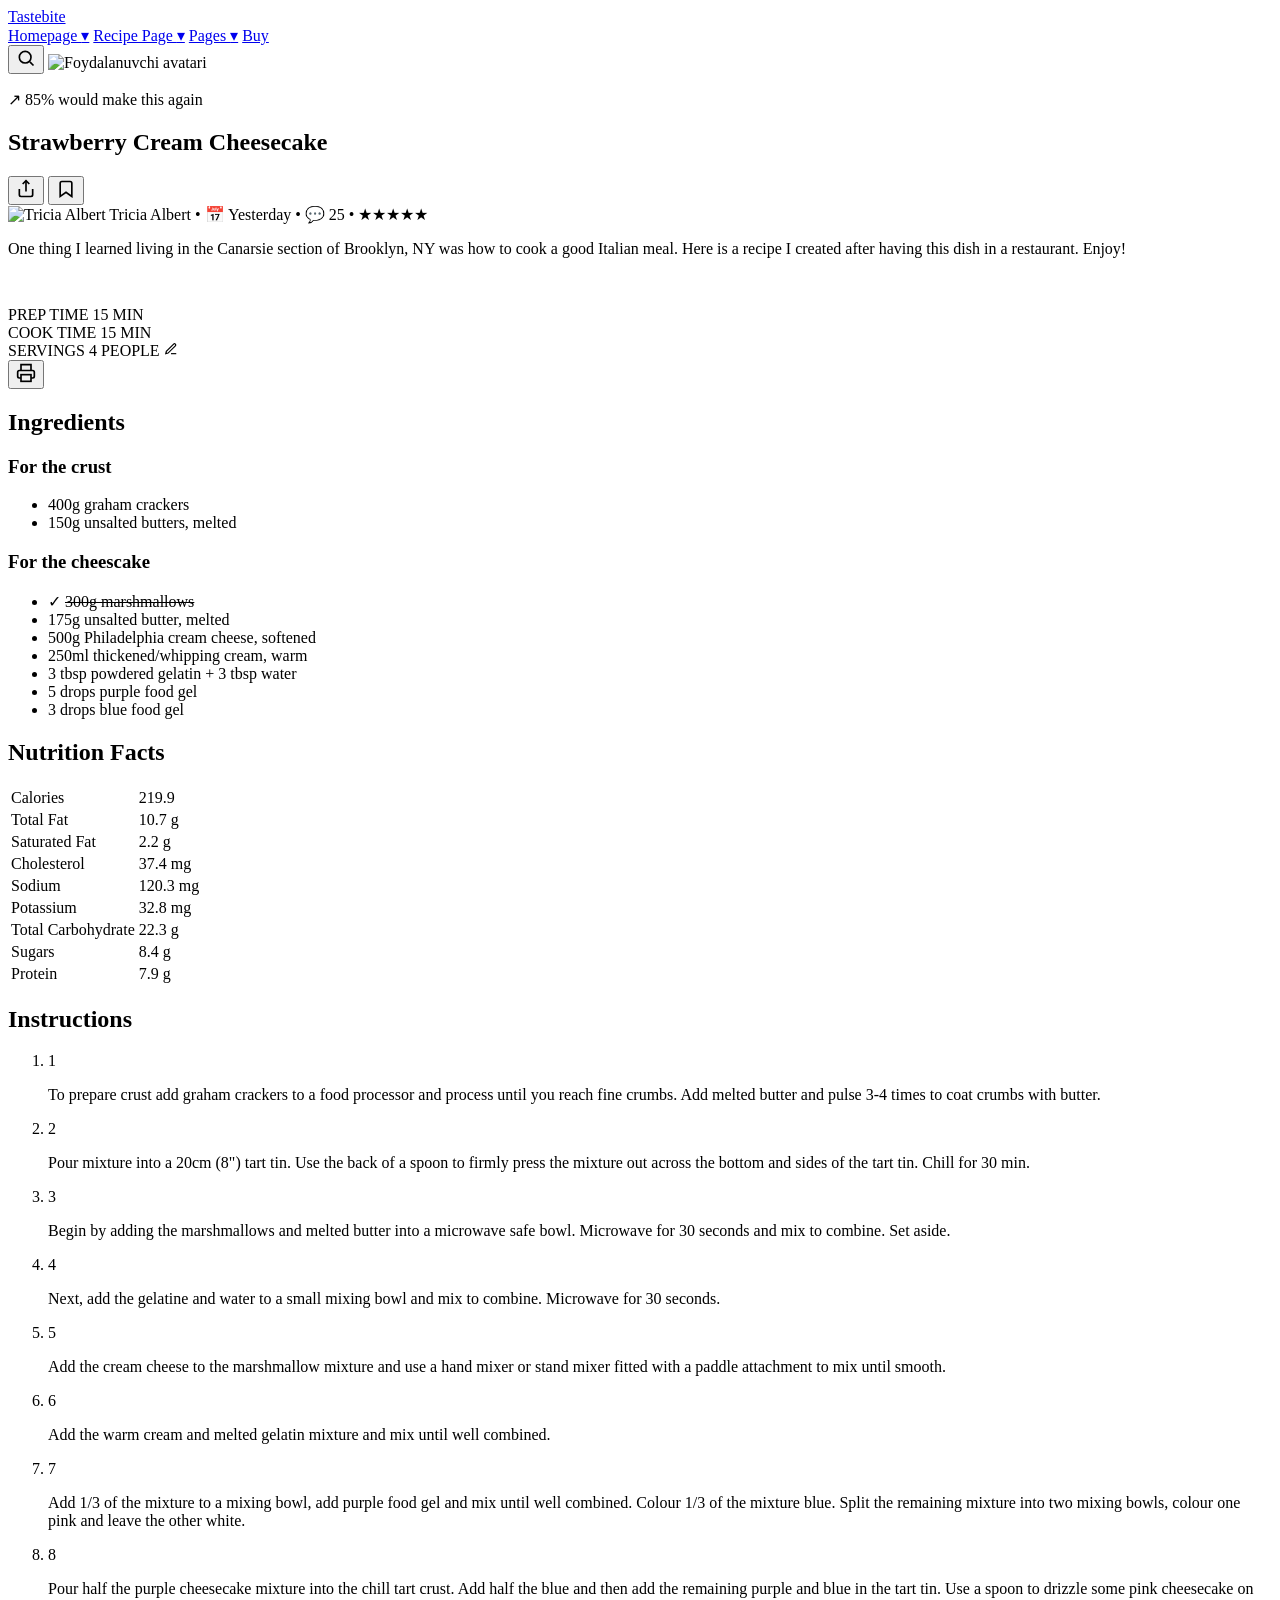
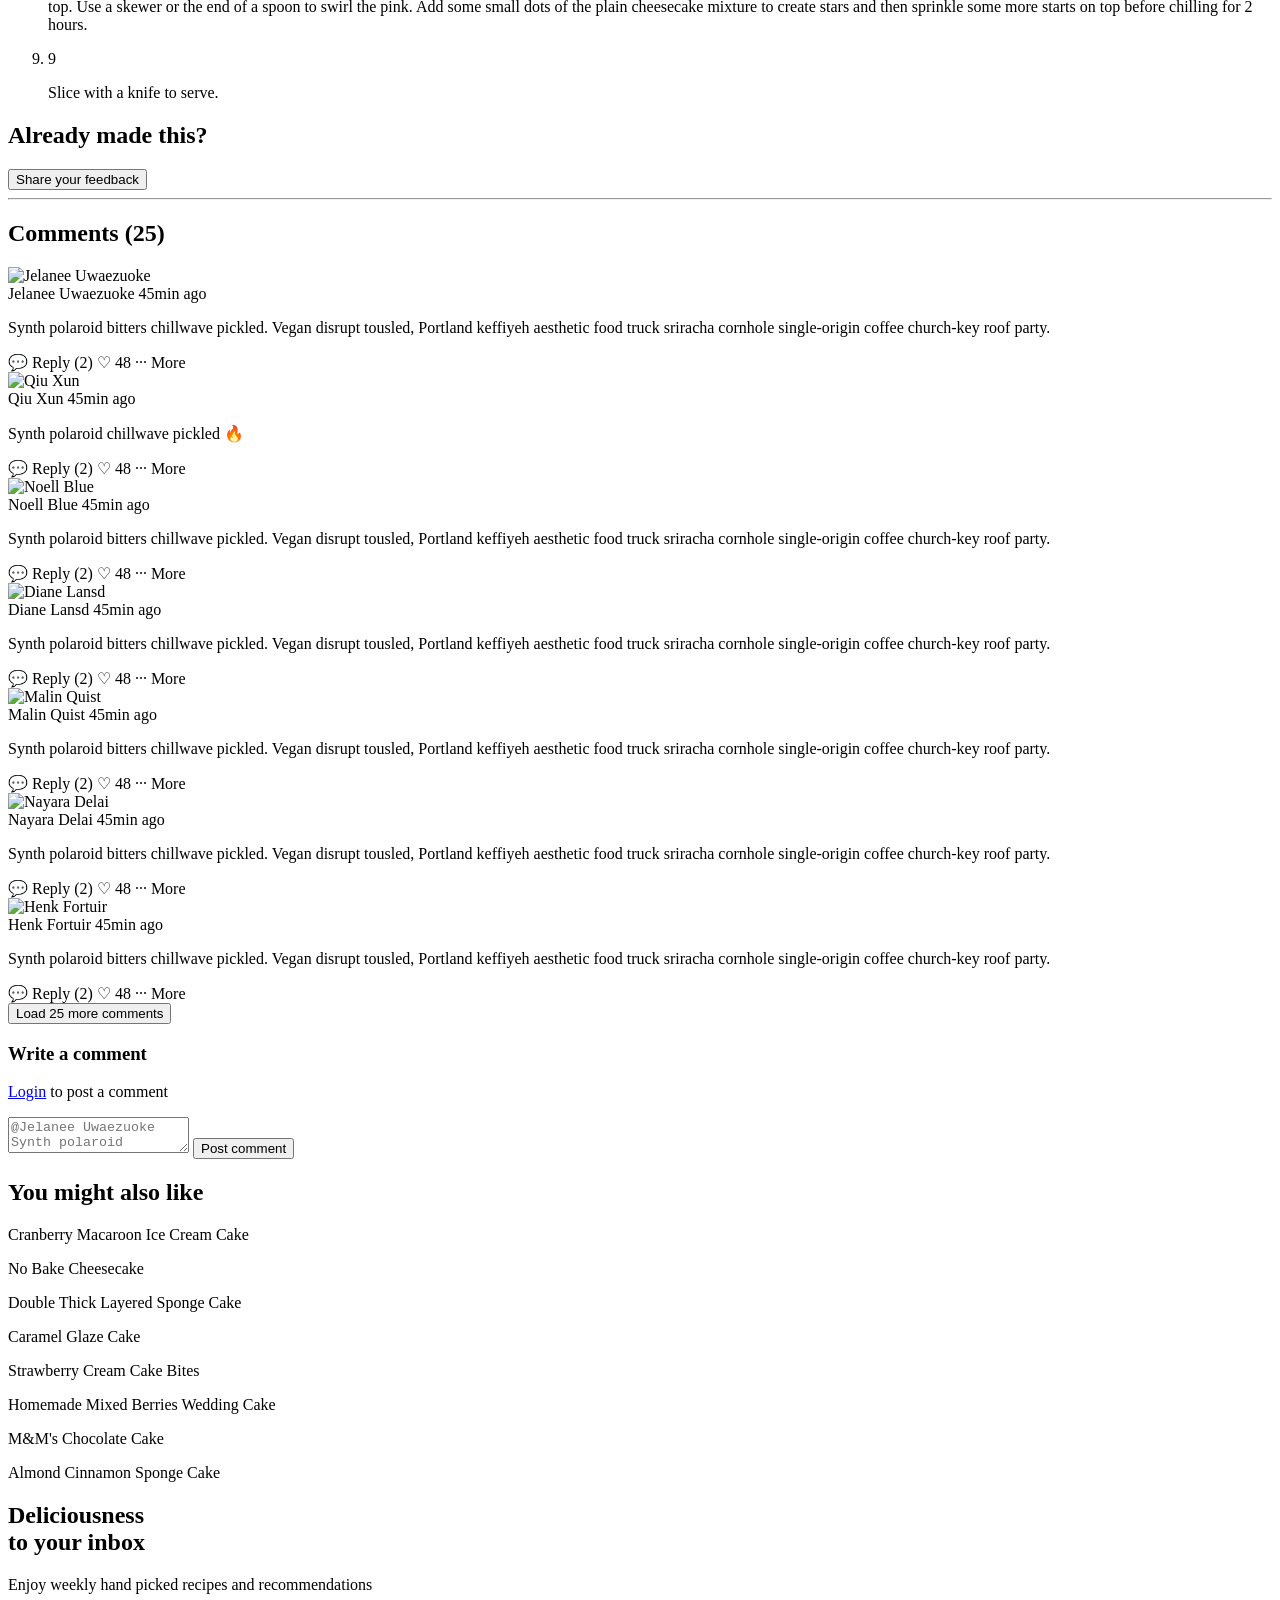
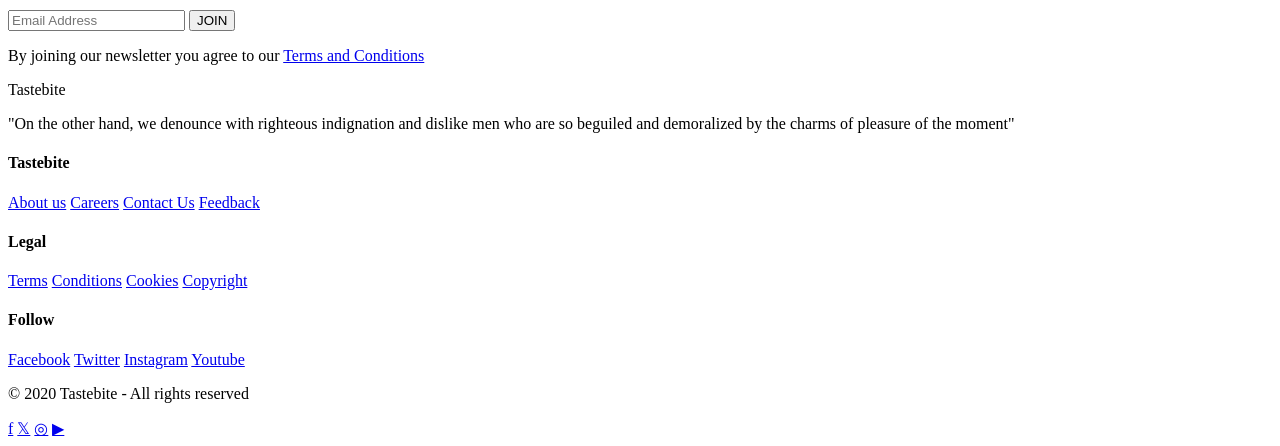
==== commit 5500e33c: "Merge branch 'main' of https://github.com/Ravshan700/my-first-website" ====
--- a/index.html
+++ b/index.html
@@ -1,11 +1,11 @@
 
 <!DOCTYPE html>
-<html lang="uz">
+<html lang="en">
 <head>
-<meta charset="UTF-8">
-<meta name="viewport" content="width=device-width, initial-scale=1.0">
-<title>Strawberry Cream Cheesecake — Tastebite</title>
-<link rel="stylesheet" href="style.css">
+    <meta charset="UTF-8">
+    <meta name="viewport" content="width=device-width, initial-scale=1.0">
+    <title>Mening saytim</title>
+    <link rel="stylesheet" herf="style.css">
 </head>
 <body>
 
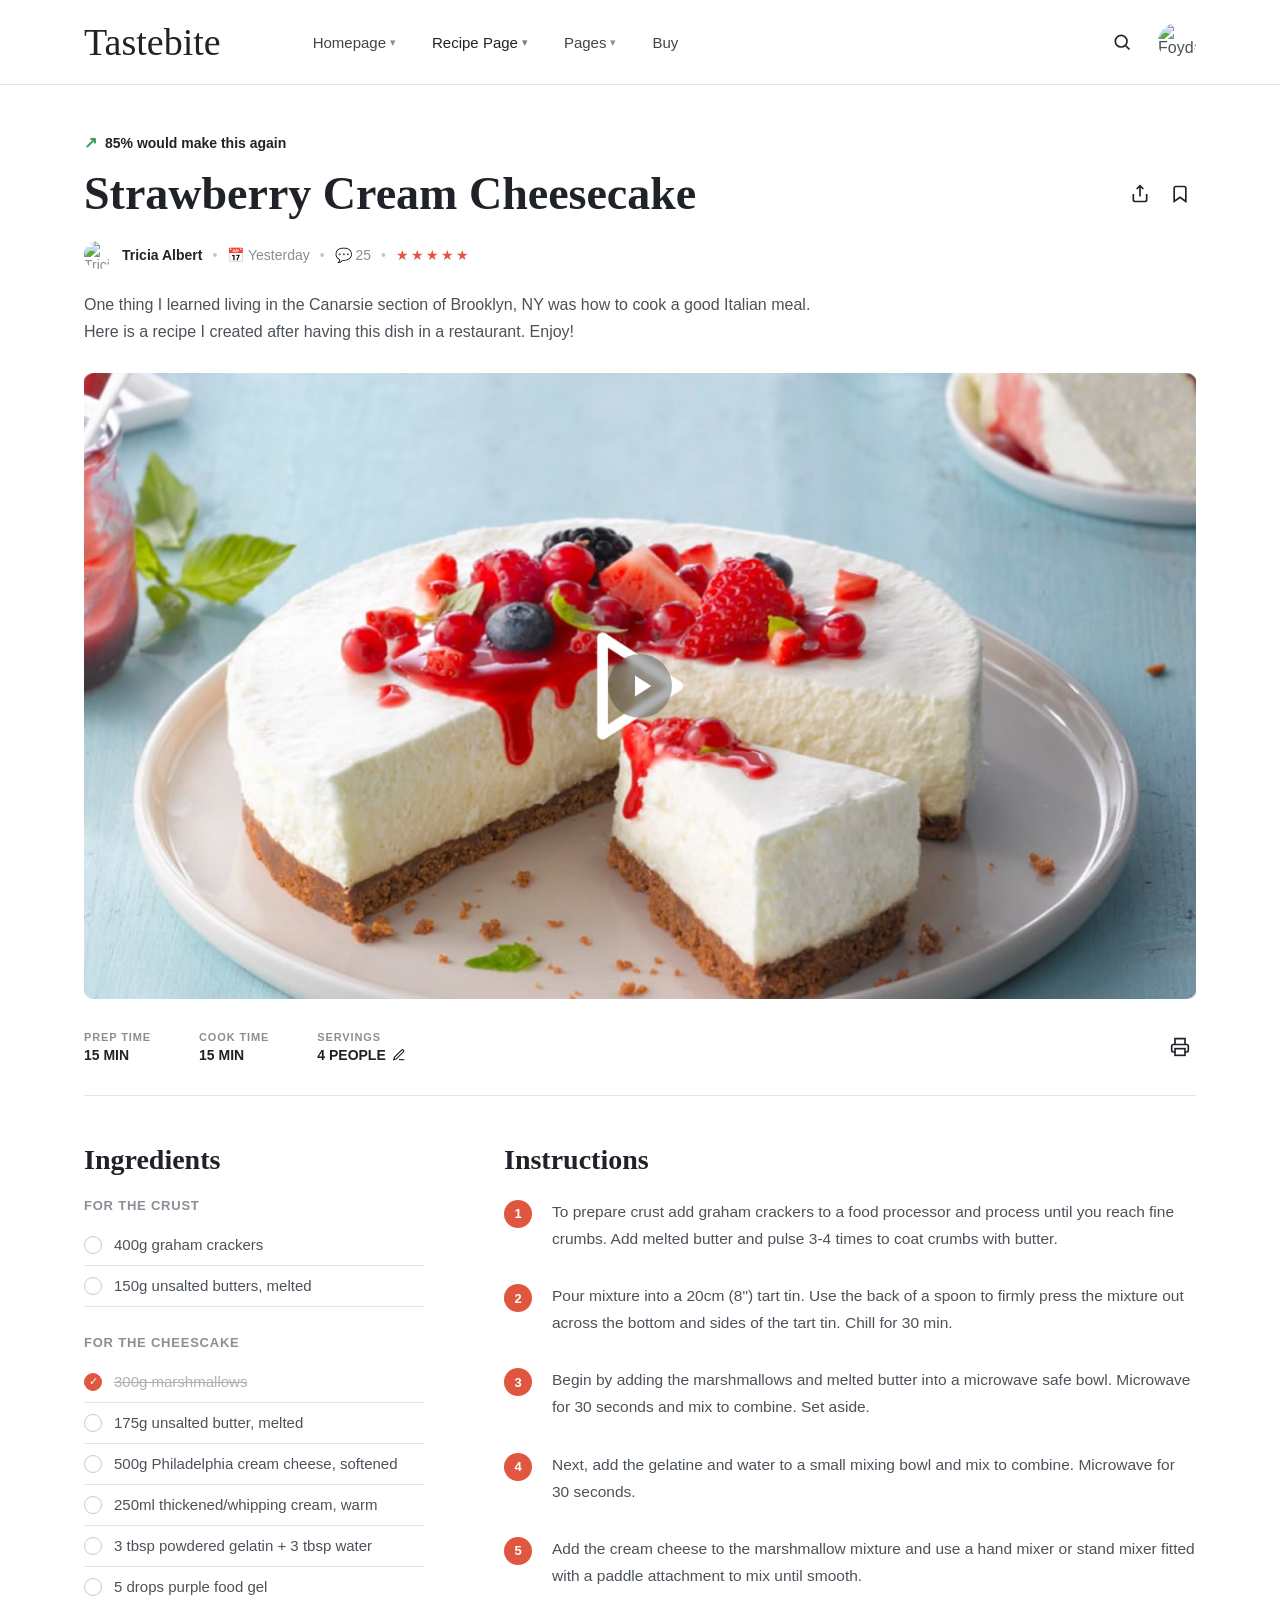
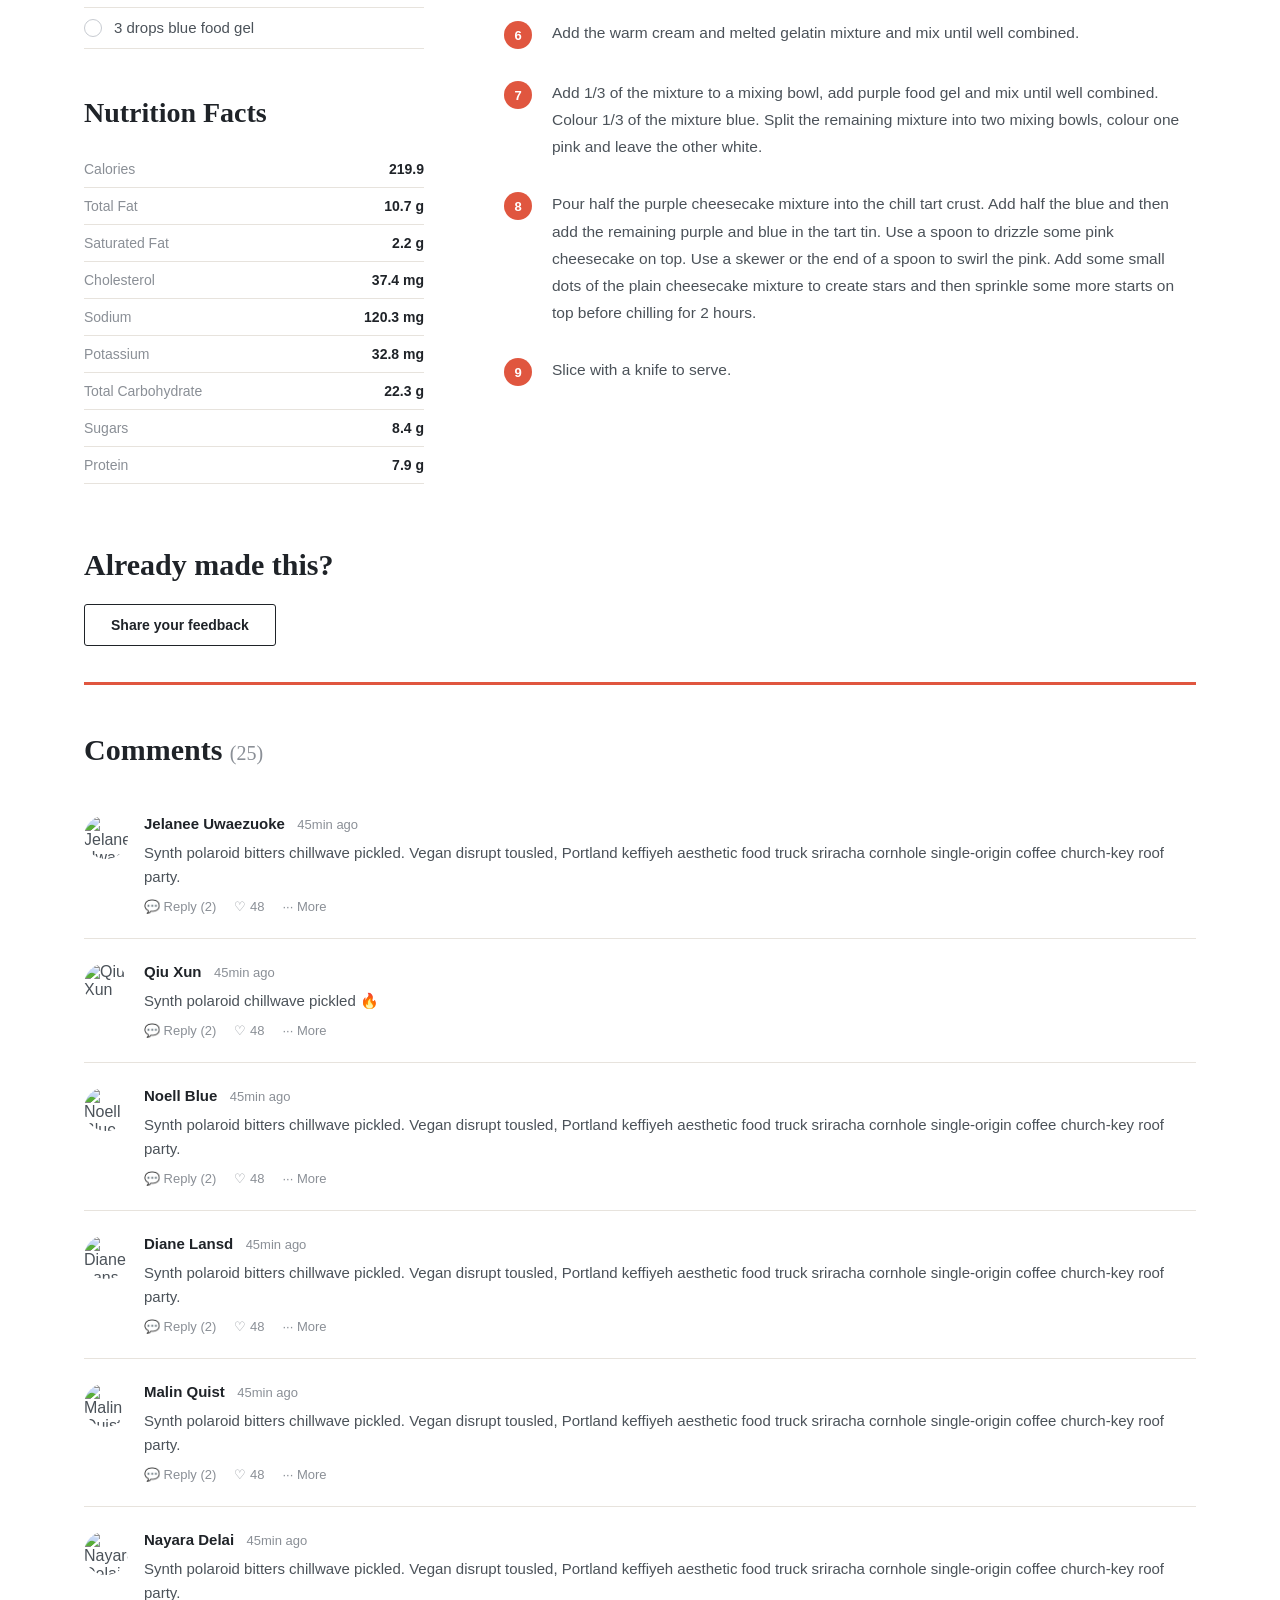
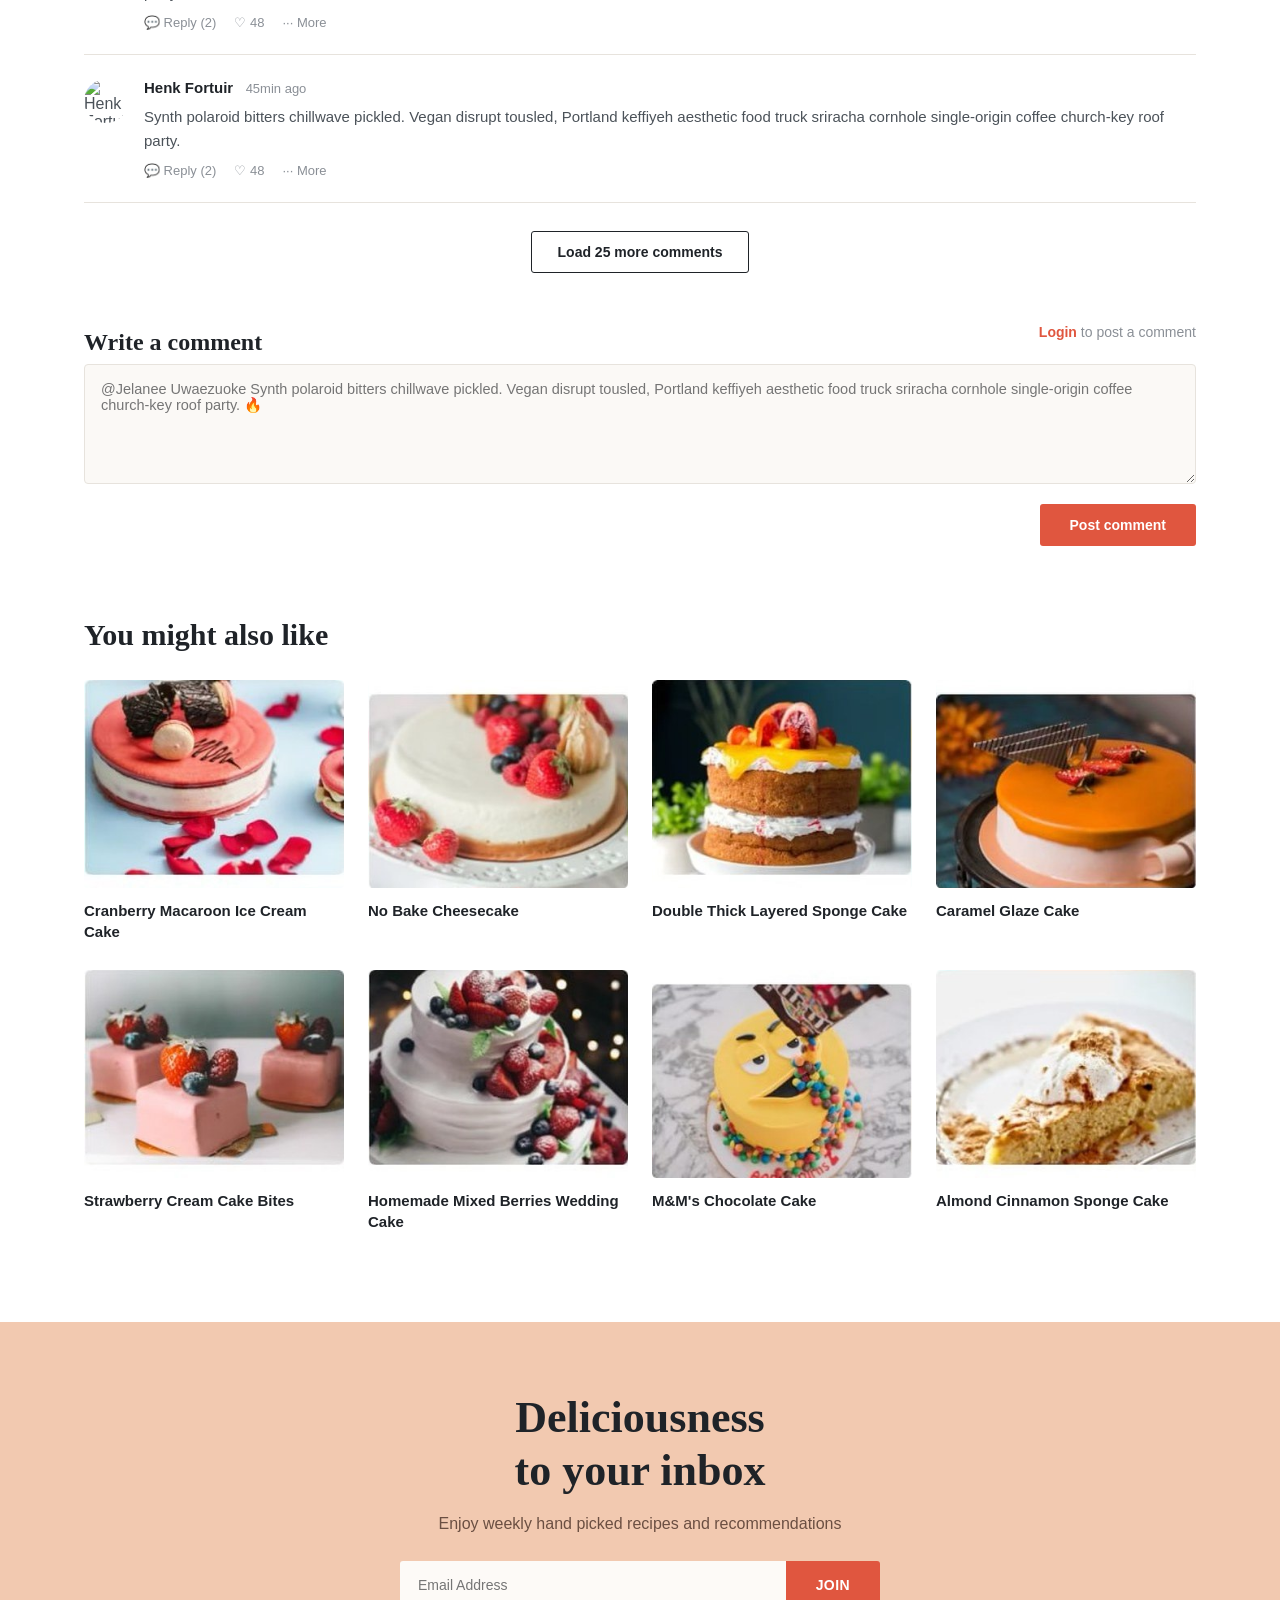
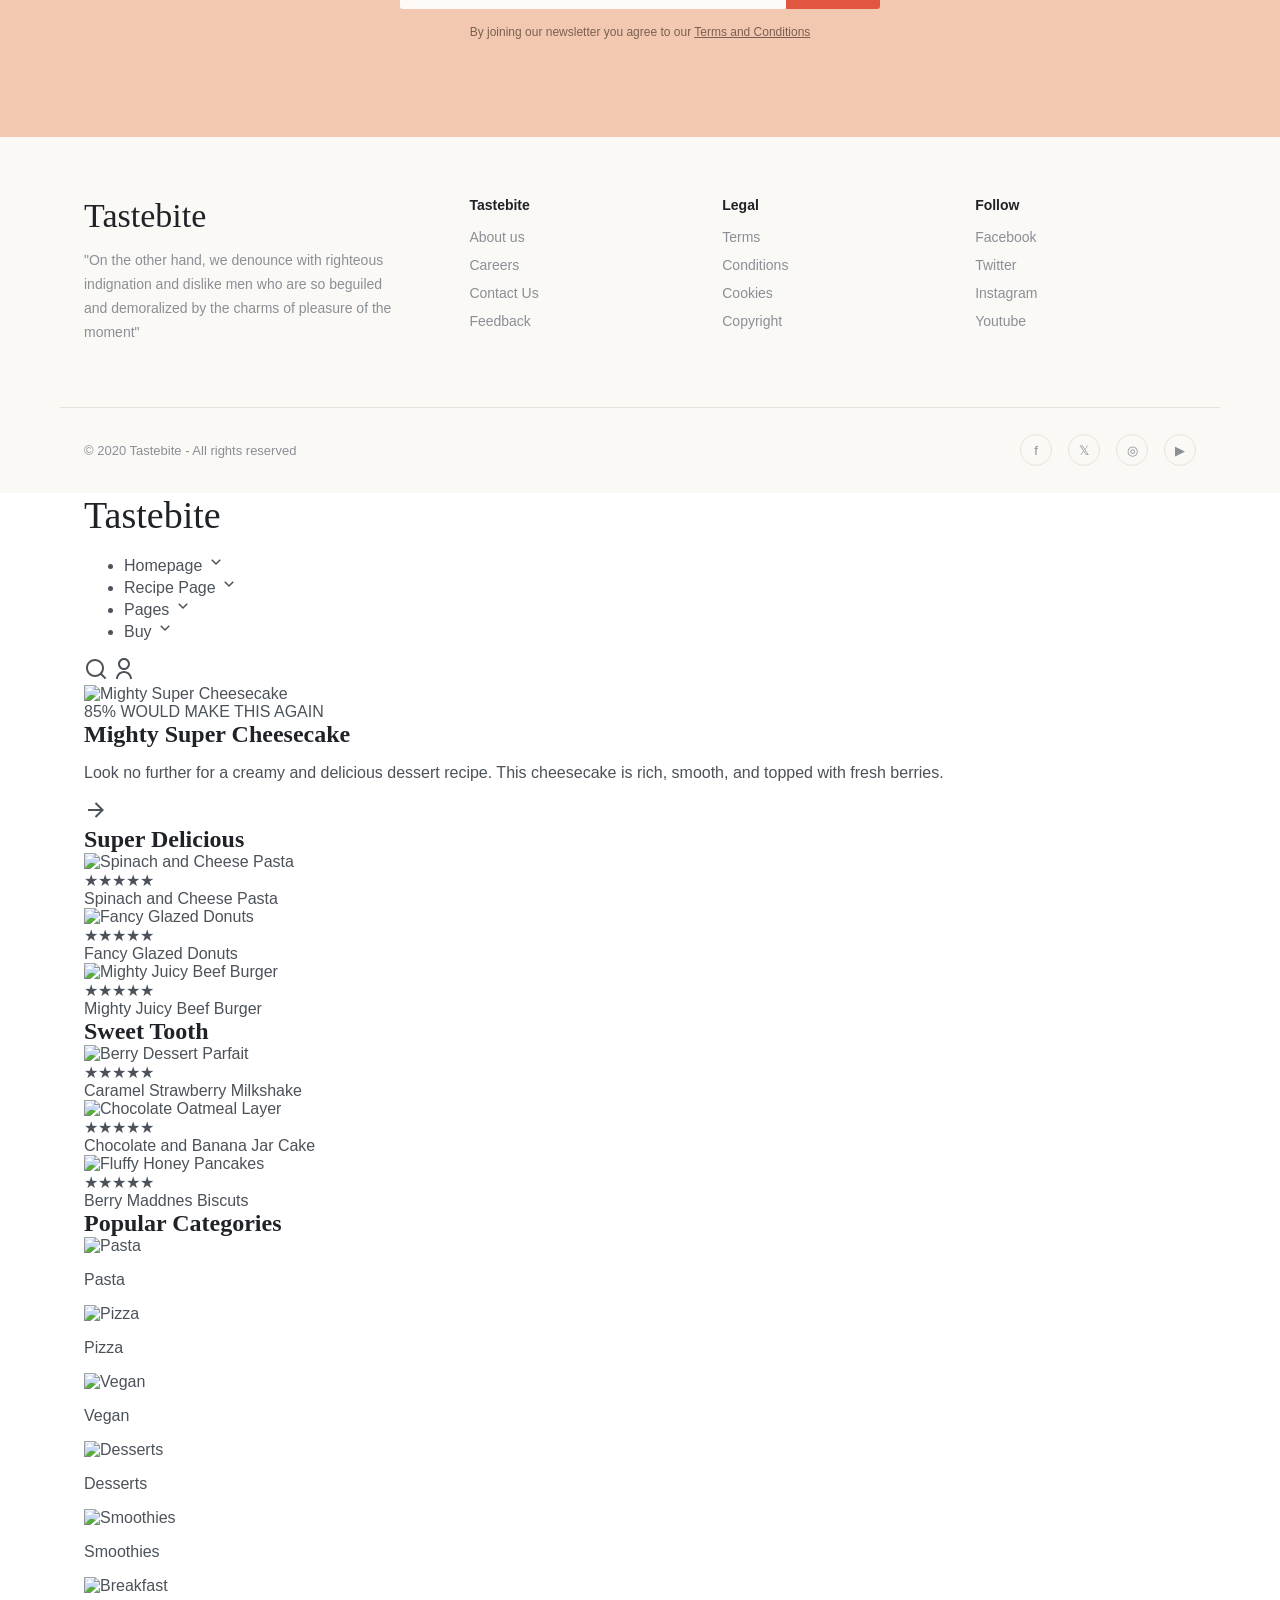
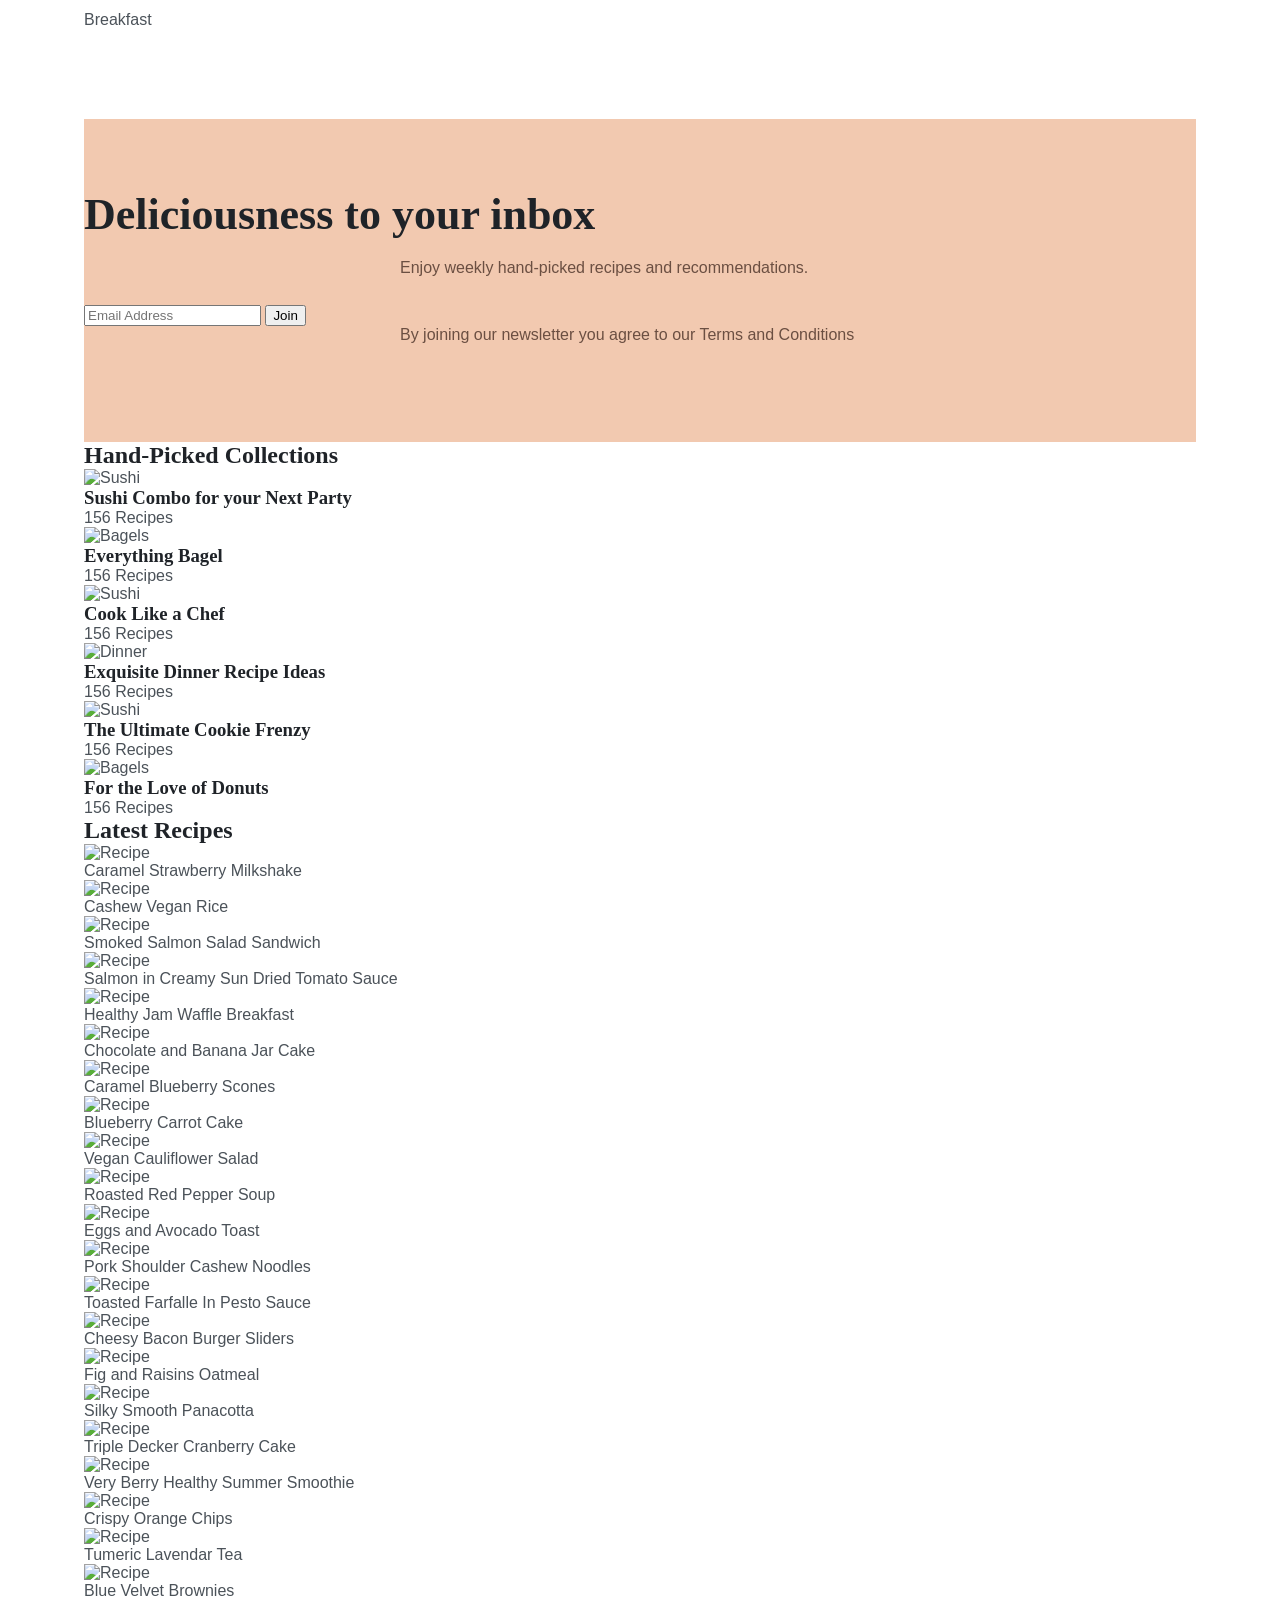
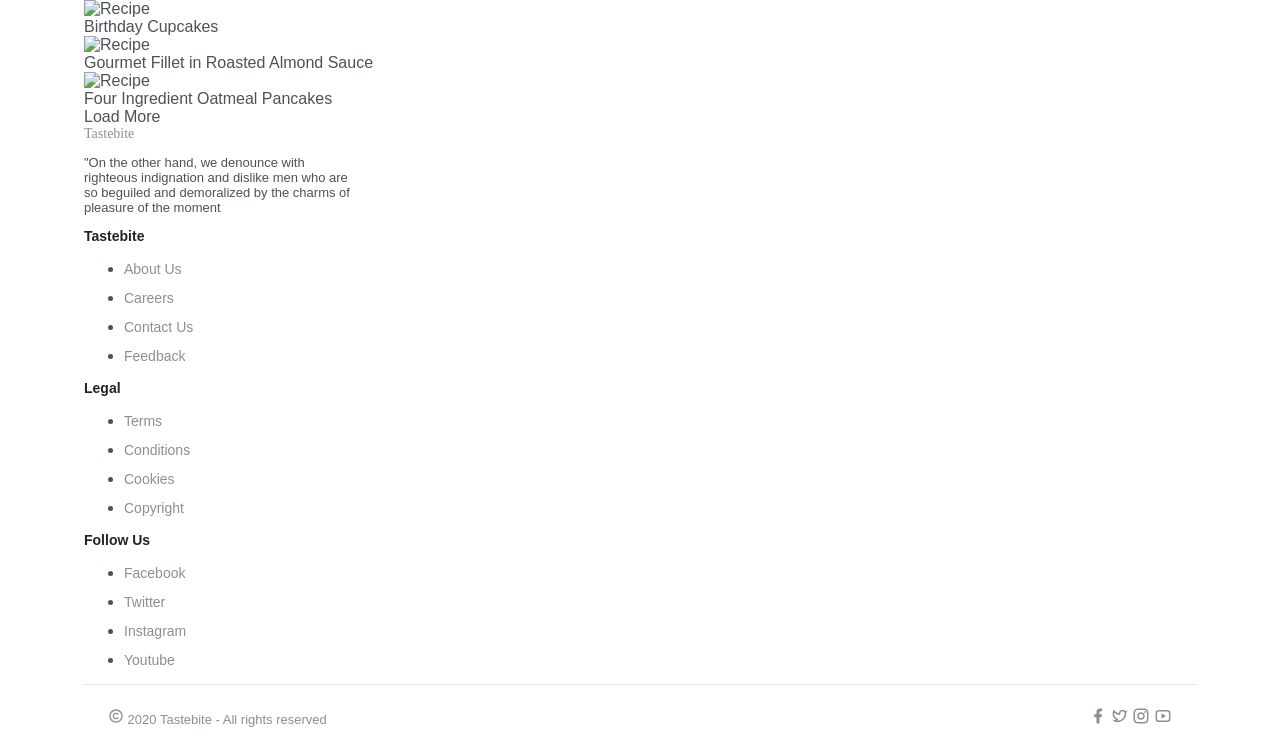
==== commit f9da12b7: "uzgartildi" ====
--- a/index.html
+++ b/index.html
@@ -2,10 +2,10 @@
 <!DOCTYPE html>
 <html lang="en">
 <head>
-    <meta charset="UTF-8">
-    <meta name="viewport" content="width=device-width, initial-scale=1.0">
-    <title>Mening saytim</title>
-    <link rel="stylesheet" herf="style.css">
+<meta charset="UTF-8">
+<meta name="viewport" content="width=device-width, initial-scale=1.0">
+<title>Strawberry Cream Cheesecake — Tastebite</title>
+<link rel="stylesheet" href="style.css">
 </head>
 <body>
 
@@ -218,5 +218,355 @@
 </footer>
 
 <script src="script.js"></script>
+  <div class="container">
+    <header>
+      <div class="logo"><a href="">Tastebite</a></div>
+      <nav>
+        <ul>
+          <li>
+            <a href="#">Homepage</a>
+            <svg xmlns="http://www.w3.org/2000/svg" viewBox="0 0 24 24" width="18" height="18" fill="currentColor"><path d="M11.9999 13.1714L16.9497 8.22168L18.3639 9.63589L11.9999 15.9999L5.63599 9.63589L7.0502 8.22168L11.9999 13.1714Z"></path></svg>
+          </li>
+          <li>
+            <a href="#">Recipe Page</a>
+            <svg xmlns="http://www.w3.org/2000/svg" viewBox="0 0 24 24" width="18" height="18" fill="currentColor"><path d="M11.9999 13.1714L16.9497 8.22168L18.3639 9.63589L11.9999 15.9999L5.63599 9.63589L7.0502 8.22168L11.9999 13.1714Z"></path></svg>
+          </li>
+          <li>
+            <a href="#">Pages</a>
+            <svg xmlns="http://www.w3.org/2000/svg" viewBox="0 0 24 24" width="18" height="18" fill="currentColor"><path d="M11.9999 13.1714L16.9497 8.22168L18.3639 9.63589L11.9999 15.9999L5.63599 9.63589L7.0502 8.22168L11.9999 13.1714Z"></path></svg>
+          </li>
+          <li>
+            <a href="#">Buy</a>
+            <svg xmlns="http://www.w3.org/2000/svg" viewBox="0 0 24 24" width="18" height="18" fill="currentColor"><path d="M11.9999 13.1714L16.9497 8.22168L18.3639 9.63589L11.9999 15.9999L5.63599 9.63589L7.0502 8.22168L11.9999 13.1714Z"></path></svg>
+          </li>
+        </ul>
+      </nav>
+      <div class="nav-icons">
+        <svg xmlns="http://www.w3.org/2000/svg" viewBox="0 0 24 24" width="24" height="24" fill="currentColor"><path d="M18.031 16.6168L22.3137 20.8995L20.8995 22.3137L16.6168 18.031C15.0769 19.263 13.124 20 11 20C6.032 20 2 15.968 2 11C2 6.032 6.032 2 11 2C15.968 2 20 6.032 20 11C20 13.124 19.263 15.0769 18.031 16.6168ZM16.0247 15.8748C17.2475 14.6146 18 12.8956 18 11C18 7.1325 14.8675 4 11 4C7.1325 4 4 7.1325 4 11C4 14.8675 7.1325 18 11 18C12.8956 18 14.6146 17.2475 15.8748 16.0247L16.0247 15.8748Z"></path></svg>
+        <svg xmlns="http://www.w3.org/2000/svg" viewBox="0 0 24 24" width="24" height="24" fill="currentColor"><path d="M4 22C4 17.5817 7.58172 14 12 14C16.4183 14 20 17.5817 20 22H18C18 18.6863 15.3137 16 12 16C8.68629 16 6 18.6863 6 22H4ZM12 13C8.685 13 6 10.315 6 7C6 3.685 8.685 1 12 1C15.315 1 18 3.685 18 7C18 10.315 15.315 13 12 13ZM12 11C14.21 11 16 9.21 16 7C16 4.79 14.21 3 12 3C9.79 3 8 4.79 8 7C8 9.21 9.79 11 12 11Z"></path></svg>
+      </div>
+    </header>
+
+    <!-- Hero Section -->
+    <section class="hero">
+      <div class="hero-img">
+        <img src="./assets/img/tort.png" alt="Mighty Super Cheesecake">
+      </div>
+      <div class="hero-content">
+        <span class="hero-tag">
+          85% WOULD MAKE THIS AGAIN
+        </span>
+        <h1 class="hero-title">Mighty Super Cheesecake</h1>
+        <p class="hero-desc">Look no further for a creamy and delicious dessert recipe. This cheesecake is rich, smooth, and topped with fresh berries.</p>
+      </div>
+      <div class="hero-svg">
+        <svg xmlns="http://www.w3.org/2000/svg" viewBox="0 0 24 24" width="24" height="24" fill="currentColor"><path d="M16.1716 10.9999L10.8076 5.63589L12.2218 4.22168L20 11.9999L12.2218 19.778L10.8076 18.3638L16.1716 12.9999H4V10.9999H16.1716Z"></path></svg>
+      </div>
+    </section>
+
+    <!-- Super Delicious -->
+    <section>
+      <h1 class="section-title">Super Delicious</h1>
+      <div class="grid-3">
+        <div class="card">
+          <img src="./assets/img/xpacetti.png" alt="Spinach and Cheese Pasta">
+          <div class="rating">★★★★★</div>
+          <div class="card-title">Spinach and Cheese Pasta</div>
+        </div>
+        <div class="card">
+          <img src="./assets/img/donuts.png" alt="Fancy Glazed Donuts">
+          <div class="rating">★★★★★</div>
+          <div class="card-title">Fancy Glazed Donuts</div>
+        </div>
+        <div class="card">
+          <img src="./assets/img/burger.png" alt="Mighty Juicy Beef Burger">
+          <div class="rating">★★★★★</div>
+          <div class="card-title">Mighty Juicy Beef Burger</div>
+        </div>
+      </div>
+    </section>
+
+    <!-- Sweet Tooth -->
+    <section>
+      <h1 class="section-title">Sweet Tooth</h1>
+      <div class="grid-3">
+        <div class="card">
+          <img src="./assets/img/parfait.png" alt="Berry Dessert Parfait">
+          <div class="rating">★★★★★</div>
+          <div class="card-title">Caramel Strawberry Milkshake</div>
+        </div>
+        <div class="card">
+          <img src="./assets/img/oatmela.png" alt="Chocolate Oatmeal Layer">
+          <div class="rating">★★★★★</div>
+          <div class="card-title">Chocolate and Banana Jar Cake</div>
+        </div>
+        <div class="card">
+          <img src="./assets/img/pancace.png" alt="Fluffy Honey Pancakes">
+          <div class="rating">★★★★★</div>
+          <div class="card-title">Berry Maddnes Biscuts</div>
+        </div>
+      </div>
+    </section>
+
+    <!-- Popular Categories -->
+    <section>
+      <h1 class="section-title">Popular Categories</h1>
+      <div class="categories">
+        <div class="category-item">
+          <img src="./assets/img/pasta.png" alt="Pasta">
+          <p>Pasta</p>
+        </div>
+        <div class="category-item">
+          <img src="./assets/img/pizza.png" alt="Pizza">
+          <p>Pizza</p>
+        </div>
+        <div class="category-item">
+          <img src="./assets/img/vegan.png" alt="Vegan">
+          <p>Vegan</p>
+        </div>
+        <div class="category-item">
+          <img src="./assets/img/deserts.png" alt="Desserts">
+          <p>Desserts</p>
+        </div>
+        <div class="category-item">
+          <img src="./assets/img/smoothies.png" alt="Smoothies">
+          <p>Smoothies</p>
+        </div>
+        <div class="category-item">
+          <img src="./assets/img/breakfast.png" alt="Breakfast">
+          <p>Breakfast</p>
+        </div>
+      </div>
+    </section>
+
+    <!-- Newsletter -->
+    <section class="newsletter">
+      <h2>Deliciousness to your inbox</h2>
+      <p class="newsletter-enjoy">Enjoy weekly hand-picked recipes and recommendations.</p>
+      <form class="newsletter-form" onsubmit="event.preventDefault();">
+        <input type="email" placeholder="Email Address">
+        <button type="submit">Join</button>
+      </form>
+      <p class="newsletter-p">By joining our newsletter you agree to our <a href="#">Terms and Conditions</a></p>
+    </section>
+
+    <!-- Hand-Picked Collections -->
+    <section>
+      <h2 class="section-title">Hand-Picked Collections</h2>
+      <div class="grid-2">
+        <div class="collection-card">
+          <img src="./assets/img/sushi-combos.png" alt="Sushi">
+          <div class="collection-overlay">
+            <h3>Sushi Combo for your Next Party</h3>
+            <a href="#">156 Recipes</a>
+          </div>
+        </div>
+        <div class="collection-card">
+          <img src="./assets/img/bagel.png" alt="Bagels">
+          <div class="collection-overlay">
+            <h3>Everything Bagel</h3>
+            <a href="#">156 Recipes</a>
+          </div>
+        </div>
+        <div class="collection-card">
+          <img src="./assets/img/shirinlik.png" alt="Sushi">
+          <div class="collection-overlay">
+            <h3>Cook Like a Chef</h3>
+            <a href="#">156 Recipes</a>
+          </div>
+        </div>
+        <div class="collection-card">
+          <img src="./assets/img/dinner.png" alt="Dinner">
+          <div class="collection-overlay">
+            <h3>Exquisite Dinner Recipe Ideas</h3>
+            <a href="#">156 Recipes</a>
+          </div>
+        </div>
+        <div class="collection-card">
+          <img src="./assets/img/frenzy.png" alt="Sushi">
+          <div class="collection-overlay">
+            <h3>The Ultimate Cookie Frenzy</h3>
+            <a href="#">156 Recipes</a>
+          </div>
+        </div>
+        <div class="collection-card">
+          <img src="./assets/img/donuting.png" alt="Bagels">
+          <div class="collection-overlay">
+            <h3>For the Love of Donuts</h3>
+            <a href="#">156 Recipes</a>
+          </div>
+        </div>
+      </div>
+    </section>
+
+    <!-- Latest Recipes -->
+    <section>
+      <h2 class="section-title">Latest Recipes</h2>
+      <div class="grid-4">
+        <div class="card">
+          <img src="./assets/grid-4/milkshake.png" alt="Recipe">
+          <div class="card-title">Caramel Strawberry Milkshake</div>
+        </div>
+        <div class="card">
+          <img src="./assets/grid-4/cashew.png" alt="Recipe">
+          <div class="card-title">Cashew Vegan Rice</div>
+        </div>
+        <div class="card">
+          <img src="./assets/grid-4/minisandwich.png" alt="Recipe">
+          <div class="card-title">Smoked Salmon Salad Sandwich</div>
+        </div>
+        <div class="card">
+          <img src="./assets/grid-4/tomato-souce.png" alt="Recipe">
+          <div class="card-title">Salmon in Creamy Sun Dried Tomato Sauce</div>
+        </div>
+        <div class="card">
+          <img src="./assets/grid-4/breakfast.png" alt="Recipe">
+          <div class="card-title">Healthy Jam Waffle Breakfast</div>
+        </div>
+        <div class="card">
+          <img src="./assets/grid-4/jar-cake.png" alt="Recipe">
+          <div class="card-title">Chocolate and Banana Jar Cake</div>
+        </div>
+        <div class="card">
+          <img src="./assets/grid-4/scones.png" alt="Recipe">
+          <div class="card-title">Caramel Blueberry Scones</div>
+        </div>
+        <div class="card">
+          <img src="./assets/grid-4/carrot-cake.png" alt="Recipe">
+          <div class="card-title">Blueberry Carrot Cake</div>
+        </div>
+        <div class="card">
+          <img src="./assets/grid-4/vegan-salad.png" alt="Recipe">
+          <div class="card-title">Vegan Cauliflower Salad</div>
+        </div>
+        <div class="card">
+          <img src="./assets/grid-4/peppor-soup.png" alt="Recipe">
+          <div class="card-title">Roasted Red Pepper Soup</div>
+        </div>
+        <div class="card">
+          <img src="./assets/grid-4/avocado-toast.png" alt="Recipe">
+          <div class="card-title">Eggs and Avocado Toast</div>
+        </div>
+        <div class="card">
+          <img src="./assets/grid-4/cashew-noodles.png" alt="Recipe">
+          <div class="card-title">Pork Shoulder Cashew Noodles</div>
+        </div>
+        <div class="card">
+          <img src="./assets/grid-4/pesto-sauce.png" alt="Recipe">
+          <div class="card-title">Toasted Farfalle In Pesto Sauce</div>
+        </div>
+        <div class="card">
+          <img src="./assets/grid-4/burger-sliders.png" alt="Recipe">
+          <div class="card-title">Cheesy Bacon Burger Sliders</div>
+        </div>
+        <div class="card">
+          <img src="./assets/grid-4/raisins-oatmela.png" alt="Recipe">
+          <div class="card-title">Fig and Raisins Oatmeal</div>
+        </div>
+        <div class="card">
+          <img src="./assets/grid-4/panacotta.png" alt="Recipe">
+          <div class="card-title">Silky Smooth Panacotta</div>
+        </div>
+        <div class="card">
+          <img src="./assets/grid-4/cranberry-cake.png" alt="Recipe">
+          <div class="card-title">Triple Decker Cranberry Cake</div>
+        </div>
+        <div class="card">
+          <img src="./assets/grid-4/smoothie.png" alt="Recipe">
+          <div class="card-title">Very Berry Healthy Summer Smoothie</div>
+        </div>
+        <div class="card">
+          <img src="./assets/grid-4/orange-chips.png" alt="Recipe">
+          <div class="card-title">Crispy Orange Chips</div>
+        </div>
+        <div class="card">
+          <img src="./assets/grid-4/lavendartea.png" alt="Recipe">
+          <div class="card-title">Tumeric Lavendar Tea</div>
+        </div>
+        <div class="card">
+          <img src="./assets/grid-4/brownies.png" alt="Recipe">
+          <div class="card-title">Blue Velvet Brownies</div>
+        </div>
+        <div class="card">
+          <img src="./assets/grid-4/cupcakes.png" alt="Recipe">
+          <div class="card-title">Birthday Cupcakes</div>
+        </div>
+        <div class="card">
+          <img src="./assets/grid-4/almondsauce.png" alt="Recipe">
+          <div class="card-title">Gourmet Fillet in Roasted Almond Sauce</div>
+        </div>
+        <div class="card">
+          <img src="./assets/grid-4/oatmeal.png" alt="Recipe">
+          <div class="card-title">Four Ingredient Oatmeal Pancakes</div>
+        </div>
+      </div>
+      <div class="grid-4-texts">
+        <a href="#">Load More</a>
+      </div>
+    </section>
+  </div>
+
+  <!-- Footer -->
+  <footer>
+    <div class="container footer-content">
+      <div class="footer-texts">
+        <div class="footer-col">
+          <div class="logo" style="margin-bottom: 10px;"><a href="#">Tastebite</a></div>
+          <p style="font-size: 13px; color: var(--text-muted); max-width: 270px;">
+            "On the other hand, we denounce with righteous indignation and dislike men who are so beguiled and demoralized by the charms of pleasure of the moment
+          </p>
+        </div>
+        <div class="footer-col">
+          <h4>Tastebite</h4>
+          <ul>
+            <li><a href="#">About Us</a></li>
+            <li><a href="#">Careers</a></li>
+            <li><a href="#">Contact Us</a></li>
+            <li><a href="#">Feedback</a></li>
+          </ul>
+        </div>
+        <div class="footer-col">
+          <h4>Legal</h4>
+          <ul>
+            <li><a href="#">Terms</a></li>
+            <li><a href="#">Conditions</a></li>
+            <li><a href="#">Cookies</a></li>
+            <li><a href="#">Copyright</a></li>
+          </ul>
+        </div>
+        <div class="footer-col">
+          <h4>Follow Us</h4>
+          <ul>
+            <li><a href="#">Facebook</a></li>
+            <li><a href="#">Twitter</a></li>
+            <li><a href="#">Instagram</a></li>
+            <li><a href="#">Youtube</a></li>
+          </ul>
+        </div>
+      </div>
+      <div class="footer-bottom footer-content">
+        <div class="footer-tastebite">
+          <svg xmlns="http://www.w3.org/2000/svg" viewBox="0 0 24 24" width="16" height="16" fill="currentColor"><path d="M16.2877 9.42773C15.413 7.97351 13.8195 7 12 7 9.23999 7 7 9.23999 7 12 7 14.76 9.23999 17 12 17 13.8195 17 15.413 16.0265 16.2877 14.5723L14.5729 13.5442C14.0483 14.4166 13.0927 15 12 15 10.3425 15 9 13.6575 9 12 9 10.3425 10.3425 9 12 9 13.093 9 14.0491 9.58386 14.5735 10.4568L16.2877 9.42773ZM22 12C22 6.47998 17.52 2 12 2 6.47998 2 2 6.47998 2 12 2 17.52 6.47998 22 12 22 17.52 22 22 17.52 22 12ZM4 12C4 7.57996 7.57996 4 12 4 16.42 4 20 7.57996 20 12 20 16.42 16.42 20 12 20 7.57996 20 4 16.42 4 12Z"></path></svg>
+          2020 Tastebite - All rights reserved
+        </div>
+        <div class="footer-links">
+          <a href="#">
+            <svg xmlns="http://www.w3.org/2000/svg" viewBox="0 0 24 24" width="18" height="18" fill="currentColor"><path d="M14 13.5H16.5L17.5 9.5H14V7.5C14 6.47062 14 5.5 16 5.5H17.5V2.1401C17.1743 2.09685 15.943 2 14.6429 2C11.9284 2 10 3.65686 10 6.69971V9.5H7V13.5H10V22H14V13.5Z"></path></svg>
+          </a>
+          <a href="#">
+            <svg xmlns="http://www.w3.org/2000/svg" viewBox="0 0 24 24" width="18" height="18" fill="currentColor"><path d="M15.3499 5.55005C13.7681 5.55005 12.4786 6.81809 12.4504 8.39658L12.4223 9.97162C12.4164 10.3029 12.143 10.5667 11.8117 10.5608C11.7881 10.5604 11.7646 10.5586 11.7413 10.5554L10.1805 10.3426C8.12699 10.0625 6.15883 9.11736 4.27072 7.54411C3.67275 10.8538 4.84 13.1472 7.65342 14.916L9.40041 16.0142C9.68095 16.1906 9.7654 16.561 9.58903 16.8415C9.54861 16.9058 9.49636 16.9619 9.43504 17.0067L7.84338 18.1696C8.78973 18.229 9.68938 18.1875 10.435 18.0387C15.1526 17.0973 18.2897 13.547 18.2897 7.69109C18.2897 7.213 17.2774 5.55005 15.3499 5.55005ZM10.4507 8.3609C10.4983 5.69584 12.6735 3.55005 15.3499 3.55005C16.7132 3.55005 17.9465 4.10683 18.8348 5.0054C19.5462 5.00005 20.1514 5.17991 21.5035 4.35967C21.1693 6.00005 21.0034 6.71201 20.2897 7.69109C20.2897 15.3326 15.5926 19.0489 10.8264 20C7.5587 20.6522 2.80646 19.5815 1.44531 18.1587C2.13874 18.1054 4.95928 17.802 6.58895 16.6092C5.20994 15.6987 -0.278631 12.4681 3.32772 3.78642C5.02119 5.76307 6.73797 7.10855 8.47807 7.82286C9.63548 8.29798 9.91978 8.2885 10.4507 8.3609Z"></path></svg>
+          </a>
+          <a href="#">
+            <svg xmlns="http://www.w3.org/2000/svg" viewBox="0 0 24 24" width="18" height="18" fill="currentColor"><path d="M12.001 9C10.3436 9 9.00098 10.3431 9.00098 12C9.00098 13.6573 10.3441 15 12.001 15C13.6583 15 15.001 13.6569 15.001 12C15.001 10.3427 13.6579 9 12.001 9ZM12.001 7C14.7614 7 17.001 9.2371 17.001 12C17.001 14.7605 14.7639 17 12.001 17C9.24051 17 7.00098 14.7629 7.00098 12C7.00098 9.23953 9.23808 7 12.001 7ZM18.501 6.74915C18.501 7.43926 17.9402 7.99917 17.251 7.99917C16.5609 7.99917 16.001 7.4384 16.001 6.74915C16.001 6.0599 16.5617 5.5 17.251 5.5C17.9393 5.49913 18.501 6.0599 18.501 6.74915ZM12.001 4C9.5265 4 9.12318 4.00655 7.97227 4.0578C7.18815 4.09461 6.66253 4.20007 6.17416 4.38967C5.74016 4.55799 5.42709 4.75898 5.09352 5.09255C4.75867 5.4274 4.55804 5.73963 4.3904 6.17383C4.20036 6.66332 4.09493 7.18811 4.05878 7.97115C4.00703 9.0752 4.00098 9.46105 4.00098 12C4.00098 14.4745 4.00753 14.8778 4.05877 16.0286C4.0956 16.8124 4.2012 17.3388 4.39034 17.826C4.5591 18.2606 4.7605 18.5744 5.09246 18.9064C5.42863 19.2421 5.74179 19.4434 6.17187 19.6094C6.66619 19.8005 7.19148 19.9061 7.97212 19.9422C9.07618 19.9939 9.46203 20 12.001 20C14.4755 20 14.8788 19.9934 16.0296 19.9422C16.8117 19.9055 17.3385 19.7996 17.827 19.6106C18.2604 19.4423 18.5752 19.2402 18.9074 18.9085C19.2436 18.5718 19.4445 18.2594 19.6107 17.8283C19.8013 17.3358 19.9071 16.8098 19.9432 16.0289C19.9949 14.9248 20.001 14.5389 20.001 12C20.001 9.52552 19.9944 9.12221 19.9432 7.97137C19.9064 7.18906 19.8005 6.66149 19.6113 6.17318C19.4434 5.74038 19.2417 5.42635 18.9084 5.09255C18.573 4.75715 18.2616 4.55693 17.8271 4.38942C17.338 4.19954 16.8124 4.09396 16.0298 4.05781C14.9258 4.00605 14.5399 4 12.001 4ZM12.001 2C14.7176 2 15.0568 2.01 16.1235 2.06C17.1876 2.10917 17.9135 2.2775 18.551 2.525C19.2101 2.77917 19.7668 3.1225 20.3226 3.67833C20.8776 4.23417 21.221 4.7925 21.476 5.45C21.7226 6.08667 21.891 6.81333 21.941 7.8775C21.9885 8.94417 22.001 9.28333 22.001 12C22.001 14.7167 21.991 15.0558 21.941 16.1225C21.8918 17.1867 21.7226 17.9125 21.476 18.55C21.2218 19.2092 20.8776 19.7658 20.3226 20.3217C19.7668 20.8767 19.2076 21.22 18.551 21.475C17.9135 21.7217 17.1876 21.89 16.1235 21.94C15.0568 21.9875 14.7176 22 12.001 22C9.28431 22 8.94514 21.99 7.87848 21.94C6.81431 21.8908 6.08931 21.7217 5.45098 21.475C4.79264 21.2208 4.23514 20.8767 3.67931 20.3217C3.12348 19.7658 2.78098 19.2067 2.52598 18.55C2.27848 17.9125 2.11098 17.1867 2.06098 16.1225C2.01348 15.0558 2.00098 14.7167 2.00098 12C2.00098 9.28333 2.01098 8.94417 2.06098 7.8775C2.11014 6.8125 2.27848 6.0875 2.52598 5.45C2.78014 4.79167 3.12348 4.23417 3.67931 3.67833C4.23514 3.1225 4.79348 2.78 5.45098 2.525C6.08848 2.2775 6.81348 2.11 7.87848 2.06C8.94514 2.0125 9.28431 2 12.001 2Z"></path></svg>
+          </a>
+          <a href="#">
+            <svg xmlns="http://www.w3.org/2000/svg" viewBox="0 0 24 24" width="18" height="18" fill="currentColor"><path d="M19.6069 6.99482C19.5307 6.69695 19.3152 6.47221 19.0684 6.40288C18.6299 6.28062 16.501 6 12.001 6C7.50098 6 5.37252 6.28073 4.93225 6.40323C4.68776 6.47123 4.4723 6.69593 4.3951 6.99482C4.2863 7.41923 4.00098 9.19595 4.00098 12C4.00098 14.804 4.2863 16.5808 4.3954 17.0064C4.47126 17.3031 4.68676 17.5278 4.93251 17.5968C5.37252 17.7193 7.50098 18 12.001 18C16.501 18 18.6299 17.7194 19.0697 17.5968C19.3142 17.5288 19.5297 17.3041 19.6069 17.0052C19.7157 16.5808 20.001 14.8 20.001 12C20.001 9.2 19.7157 7.41923 19.6069 6.99482ZM21.5442 6.49818C22.001 8.28 22.001 12 22.001 12C22.001 12 22.001 15.72 21.5442 17.5018C21.2897 18.4873 20.547 19.2618 19.6056 19.5236C17.8971 20 12.001 20 12.001 20C12.001 20 6.10837 20 4.39637 19.5236C3.45146 19.2582 2.70879 18.4836 2.45774 17.5018C2.00098 15.72 2.00098 12 2.00098 12C2.00098 12 2.00098 8.28 2.45774 6.49818C2.71227 5.51273 3.45495 4.73818 4.39637 4.47636C6.10837 4 12.001 4 12.001 4C12.001 4 17.8971 4 19.6056 4.47636C20.5505 4.74182 21.2932 5.51636 21.5442 6.49818ZM10.001 15.5V8.5L16.001 12L10.001 15.5Z"></path></svg>
+          </a>
+        </div>
+      </div>
+    </div>
+
+  </footer>
+
 </body>
 </html>
--- a/style.css
+++ b/style.css
@@ -0,0 +1,368 @@
+
+:root{
+  --color-ink: #1f2328;
+  --color-body: #4b5259;
+  --color-muted: #8a8f96;
+  --color-line: #e7e3dd;
+  --color-cream: #fbf9f6;
+  --color-accent: #e0563f;
+  --color-accent-dark: #c94a35;
+  --color-star: #e0563f;
+  --color-peach: #f2c9b0;
+  --font-display: "Playfair Display", Georgia, "Times New Roman", serif;
+  --font-body: "Inter", -apple-system, BlinkMacSystemFont, "Segoe UI", sans-serif;
+  --container-w: 1160px;
+}
+
+@import url('https://fonts.googleapis.com/css2?family=Playfair+Display:wght@500;600;700;800&family=Inter:wght@400;500;600;700&family=Sacramento&display=swap');
+
+*{box-sizing:border-box;}
+html,body{margin:0;padding:0;}
+body{
+  font-family: var(--font-body);
+  color: var(--color-body);
+  background: #fff;
+  -webkit-font-smoothing: antialiased;
+}
+img{max-width:100%; display:block;}
+a{color:inherit; text-decoration:none;}
+h1,h2,h3{font-family: var(--font-display); color: var(--color-ink); margin:0;}
+.container{
+  max-width: var(--container-w);
+  margin: 0 auto;
+  padding: 0 24px;
+}
+
+/* ---------- Header ---------- */
+.site-header{
+  border-bottom: 1px solid var(--color-line);
+  padding: 20px 0;
+}
+.header-inner{
+  display:flex;
+  align-items:center;
+  justify-content:space-between;
+  gap: 32px;
+}
+.logo{
+  font-family: "Sacramento", cursive;
+  font-weight: 400;
+  font-size: 38px;
+  color: var(--color-ink);
+}
+.main-nav{
+  display:flex;
+  align-items:center;
+  gap: 36px;
+  flex:1;
+  margin-left: 60px;
+  font-size: 15px;
+  font-weight: 500;
+  color: var(--color-ink);
+}
+.main-nav a{
+  display:flex; align-items:center; gap:4px;
+  opacity: .85;
+}
+.main-nav a.active,
+.main-nav a:hover{ opacity: 1; }
+.caret{ font-size: 11px; opacity:.6; }
+.header-actions{ display:flex; align-items:center; gap:20px; }
+.icon-btn{
+  background:none; border:none; cursor:pointer;
+  color: var(--color-ink);
+  display:flex; align-items:center; justify-content:center;
+  padding: 6px;
+}
+.avatar{
+  width: 38px; height: 38px; border-radius: 50%; object-fit: cover;
+}
+
+
+.recipe-hero{ padding-top: 48px; }
+.stat{
+  display:flex; align-items:center; gap:8px;
+  font-size: 14px; font-weight:600; color: var(--color-ink);
+  margin: 0 0 16px;
+}
+.stat-icon{ color: #3a9d5d; font-size: 16px; }
+
+.title-row{
+  display:flex; align-items:flex-start; justify-content:space-between; gap: 24px;
+}
+.title-row h1{
+  font-size: 46px;
+  line-height: 1.15;
+  font-weight: 700;
+  max-width: 720px;
+}
+.title-actions{ display:flex; gap: 8px; padding-top: 10px; }
+
+.meta-row{
+  display:flex; align-items:center; gap: 10px;
+  margin: 20px 0 22px;
+  font-size: 14px;
+  color: var(--color-muted);
+}
+.author-avatar{ width: 28px; height:28px; border-radius:50%; object-fit:cover; }
+.author-name{ color: var(--color-ink); font-weight: 600; }
+.meta-sep{ opacity:.5; }
+.stars{ color: var(--color-star); letter-spacing: 2px; }
+
+.recipe-desc{
+  max-width: 760px;
+  font-size: 16px;
+  line-height: 1.7;
+  margin: 0 0 28px;
+}
+
+.hero-image{
+  position:relative;
+  width:100%;
+  aspect-ratio: 16/9;
+  border-radius: 4px;
+  overflow:hidden;
+  background: url("images/hero.jpg") center/cover no-repeat;
+}
+.play-btn{
+  position:absolute; top:50%; left:50%; transform:translate(-50%,-50%);
+  width: 64px; height: 64px; border-radius:50%;
+  background: rgba(31,35,40,.35);
+  display:flex; align-items:center; justify-content:center;
+  backdrop-filter: blur(2px);
+}
+.play-btn svg{ margin-left:3px; }
+
+.recipe-meta-bar{
+  display:flex; align-items:center; gap: 48px;
+  margin-top: 32px;
+  padding-bottom: 32px;
+  border-bottom: 1px solid var(--color-line);
+}
+.meta-box{ display:flex; flex-direction:column; gap:4px; }
+.meta-label{ font-size:11px; letter-spacing:.08em; color: var(--color-muted); font-weight:600; }
+.meta-value{ font-size:14px; font-weight:700; color: var(--color-ink); display:flex; align-items:center; gap:6px; }
+.print-btn{ margin-left:auto; }
+
+
+.recipe-body{
+  display:grid;
+  grid-template-columns: 340px 1fr;
+  gap: 80px;
+  padding: 48px 24px 0;
+}
+.recipe-body h2{ font-size: 28px; margin-bottom: 22px; }
+.sub-heading{
+  font-family: var(--font-body);
+  font-size: 13px; letter-spacing:.06em; text-transform:uppercase;
+  color: var(--color-muted); font-weight:700;
+  margin: 28px 0 12px;
+}
+.ingredients-col h2 + .sub-heading{ margin-top: 0; }
+.ingredient-list{ list-style:none; margin:0; padding:0; }
+.ingredient-list li{
+  display:flex; align-items:center; gap: 12px;
+  padding: 11px 0;
+  border-bottom: 1px solid var(--color-line);
+  font-size: 15px;
+}
+.check{
+  width: 18px; height:18px; border-radius:50%;
+  border: 1.5px solid #c7cbd1;
+  flex: 0 0 auto;
+  display:flex; align-items:center; justify-content:center;
+  font-size: 11px; color: #fff;
+}
+.check.checked{
+  background: var(--color-accent);
+  border-color: var(--color-accent);
+}
+.ingredient-list li.done{ color: var(--color-muted); }
+.ingredient-list li.done s{ opacity:.7; }
+
+.nutrition-heading{ margin-top: 48px; font-size: 26px; }
+.nutrition-table{ width:100%; border-collapse: collapse; margin-top: 18px; }
+.nutrition-table tr{ border-bottom: 1px solid var(--color-line); }
+.nutrition-table td{ padding: 10px 0; font-size: 14px; color: var(--color-muted); }
+.nutrition-table td:last-child{ text-align:right; color: var(--color-ink); font-weight:600; }
+
+.instruction-list{ list-style:none; margin:0; padding:0; counter-reset: step; }
+.instruction-list li{
+  display:flex; gap: 20px;
+  margin-bottom: 30px;
+}
+.step-num{
+  flex: 0 0 auto;
+  width: 28px; height: 28px; border-radius:50%;
+  background: var(--color-accent);
+  color:#fff; font-size: 13px; font-weight:700;
+  display:flex; align-items:center; justify-content:center;
+  margin-top: 2px;
+}
+.instruction-list p{ margin:0; font-size: 15.5px; line-height:1.75; color: var(--color-body); }
+
+/* ---------- Feedback ---------- */
+.feedback{ padding: 64px 24px 0; }
+.feedback h2{ font-size: 30px; margin-bottom: 22px; }
+.btn-outline{
+  border: 1.5px solid var(--color-ink);
+  background: transparent;
+  padding: 12px 26px;
+  font-size: 14px; font-weight:600;
+  border-radius: 3px;
+  cursor:pointer;
+  color: var(--color-ink);
+}
+.btn-outline:hover{ background: var(--color-ink); color:#fff; }
+.accent-rule{
+  border:none; height:3px; background: var(--color-accent);
+  margin-top: 36px; margin-bottom:0;
+}
+
+/*  Comments */
+.comments{ padding: 48px 24px 0; }
+.comments h2{ font-size: 30px; }
+.comments .count{ color: var(--color-muted); font-weight:400; font-size: 20px; }
+.comment-list{ margin-top: 24px; }
+.comment{
+  display:flex; gap: 16px;
+  padding: 24px 0;
+  border-bottom: 1px solid var(--color-line);
+}
+.comment img{ width:44px; height:44px; border-radius:50%; object-fit:cover; flex:0 0 auto; }
+.comment-name{ font-weight:700; color: var(--color-ink); font-size:15px; }
+.comment-time{ font-size:13px; color: var(--color-muted); margin-left:8px; }
+.comment-text{ margin: 8px 0 10px; font-size: 15px; line-height:1.6; }
+.comment-actions{ display:flex; gap:18px; font-size: 13px; color: var(--color-muted); }
+.comment-actions span{ display:flex; align-items:center; gap:5px; }
+
+.load-more{ margin: 28px auto 0; display:block; }
+
+.write-comment{ margin-top: 56px; }
+.write-comment h3{ font-family: var(--font-display); font-size: 24px; color: var(--color-ink); }
+.login-link{ position:relative; top:-32px; text-align:right; font-size:14px; color: var(--color-muted); margin:0; }
+.login-link a{ color: var(--color-accent); font-weight:600; }
+.write-comment textarea{
+  width:100%; min-height: 120px;
+  border: 1px solid var(--color-line);
+  background: var(--color-cream);
+  border-radius: 4px;
+  padding: 16px;
+  font-family: var(--font-body);
+  font-size: 14.5px;
+  color: var(--color-body);
+  resize: vertical;
+  margin-top: -8px;
+}
+.btn-primary{
+  background: var(--color-accent);
+  color:#fff; border:none;
+  padding: 13px 30px;
+  font-size:14px; font-weight:700;
+  border-radius: 3px;
+  cursor:pointer;
+  margin-top: 16px;
+  float:right;
+}
+.btn-primary:hover{ background: var(--color-accent-dark); }
+
+/*  Related */
+.related{ padding: 72px 24px 0; clear:both; }
+.related h2{ font-size: 30px; margin-bottom: 28px; }
+.related-grid{
+  display:grid;
+  grid-template-columns: repeat(4, 1fr);
+  gap: 28px 24px;
+}
+.related-card .thumb{
+  width:100%; aspect-ratio: 1.25/1; border-radius:4px;
+  background-image: url("images/related.jpg");
+  background-size: 400% 200%; /* 4 columns x 2 rows */
+}
+/* Row 1 */
+.related-card:nth-child(1) .thumb{ background-position: 0% 0%; }
+.related-card:nth-child(2) .thumb{ background-position: 33.33% 0%; }
+.related-card:nth-child(3) .thumb{ background-position: 66.66% 0%; }
+.related-card:nth-child(4) .thumb{ background-position: 100% 0%; }
+/* Row 2 */
+.related-card:nth-child(5) .thumb{ background-position: 0% 100%; }
+.related-card:nth-child(6) .thumb{ background-position: 33.33% 100%; }
+.related-card:nth-child(7) .thumb{ background-position: 66.66% 100%; }
+.related-card:nth-child(8) .thumb{ background-position: 100% 100%; }
+.related-card p{
+  margin: 12px 0 0; font-size:15px; font-weight:700; color: var(--color-ink); line-height:1.4;
+}
+
+/*  Newsletter */
+.newsletter{
+  background: var(--color-peach);
+  margin-top: 90px;
+  padding: 70px 0;
+}
+.newsletter-inner{ text-align:center; }
+.newsletter h2{
+  font-size: 44px; line-height:1.2; margin-bottom: 18px;
+}
+.newsletter p{ font-size:16px; color: #6b4f42; margin: 0 auto 28px; max-width: 480px; }
+.join-form{
+  display:flex; max-width: 480px; margin: 0 auto; gap:0;
+}
+.join-form input{
+  flex:1; border:none; padding: 16px 18px; font-size:14px;
+  border-radius: 3px 0 0 3px;
+  background:#fdfaf7;
+}
+.join-form input:focus{ outline: 2px solid var(--color-accent); outline-offset: -2px; }
+.join-form button{
+  background: var(--color-accent); color:#fff; border:none;
+  padding: 0 30px; font-weight:700; font-size:14px; letter-spacing:.03em;
+  border-radius: 0 3px 3px 0;
+  cursor:pointer;
+}
+.join-form button:hover{ background: var(--color-accent-dark); }
+.terms{ font-size:12px !important; margin-top: 16px !important; color:#7c5f52 !important; }
+.terms a{ text-decoration: underline; color:#7c5f52; }
+
+
+.site-footer{ background: #fbf9f6; padding-top: 60px; }
+.footer-inner{
+  display:grid;
+  grid-template-columns: 1.6fr 1fr 1fr 1fr;
+  gap: 32px;
+  padding-bottom: 48px;
+}
+.footer-brand .logo{ font-size: 34px; margin: 0 0 10px; }
+.footer-quote{ font-size:14px; line-height:1.7; color: var(--color-muted); max-width: 320px; }
+.footer-col h4{ font-family: var(--font-body); font-size:14px; color: var(--color-ink); margin: 0 0 16px; }
+.footer-col a{ display:block; font-size:14px; color: var(--color-muted); margin-bottom: 12px; }
+.footer-col a:hover{ color: var(--color-accent); }
+.footer-bottom{
+  display:flex; align-items:center; justify-content:space-between;
+  border-top: 1px solid var(--color-line);
+  padding: 22px 24px;
+  font-size: 13px; color: var(--color-muted);
+}
+.social-icons{ display:flex; gap: 16px; }
+.social-icons a{
+  width:32px; height:32px; border-radius:50%;
+  border:1px solid var(--color-line);
+  display:flex; align-items:center; justify-content:center;
+  font-size: 13px;
+}
+
+
+@media (max-width: 900px){
+  .main-nav{ display:none; }
+  .recipe-body{ grid-template-columns: 1fr; gap: 40px; }
+  .title-row h1{ font-size: 34px; }
+  .related-grid{ grid-template-columns: repeat(2,1fr); }
+  .footer-inner{ grid-template-columns: 1fr 1fr; }
+  .newsletter h2{ font-size: 32px; }
+}
+@media (max-width: 520px){
+  .related-grid{ grid-template-columns: 1fr; }
+  .footer-inner{ grid-template-columns: 1fr; }
+  .join-form{ flex-direction:column; }
+  .join-form input, .join-form button{ border-radius:3px; }
+  .join-form button{ padding:14px; margin-top:8px; }
+}
